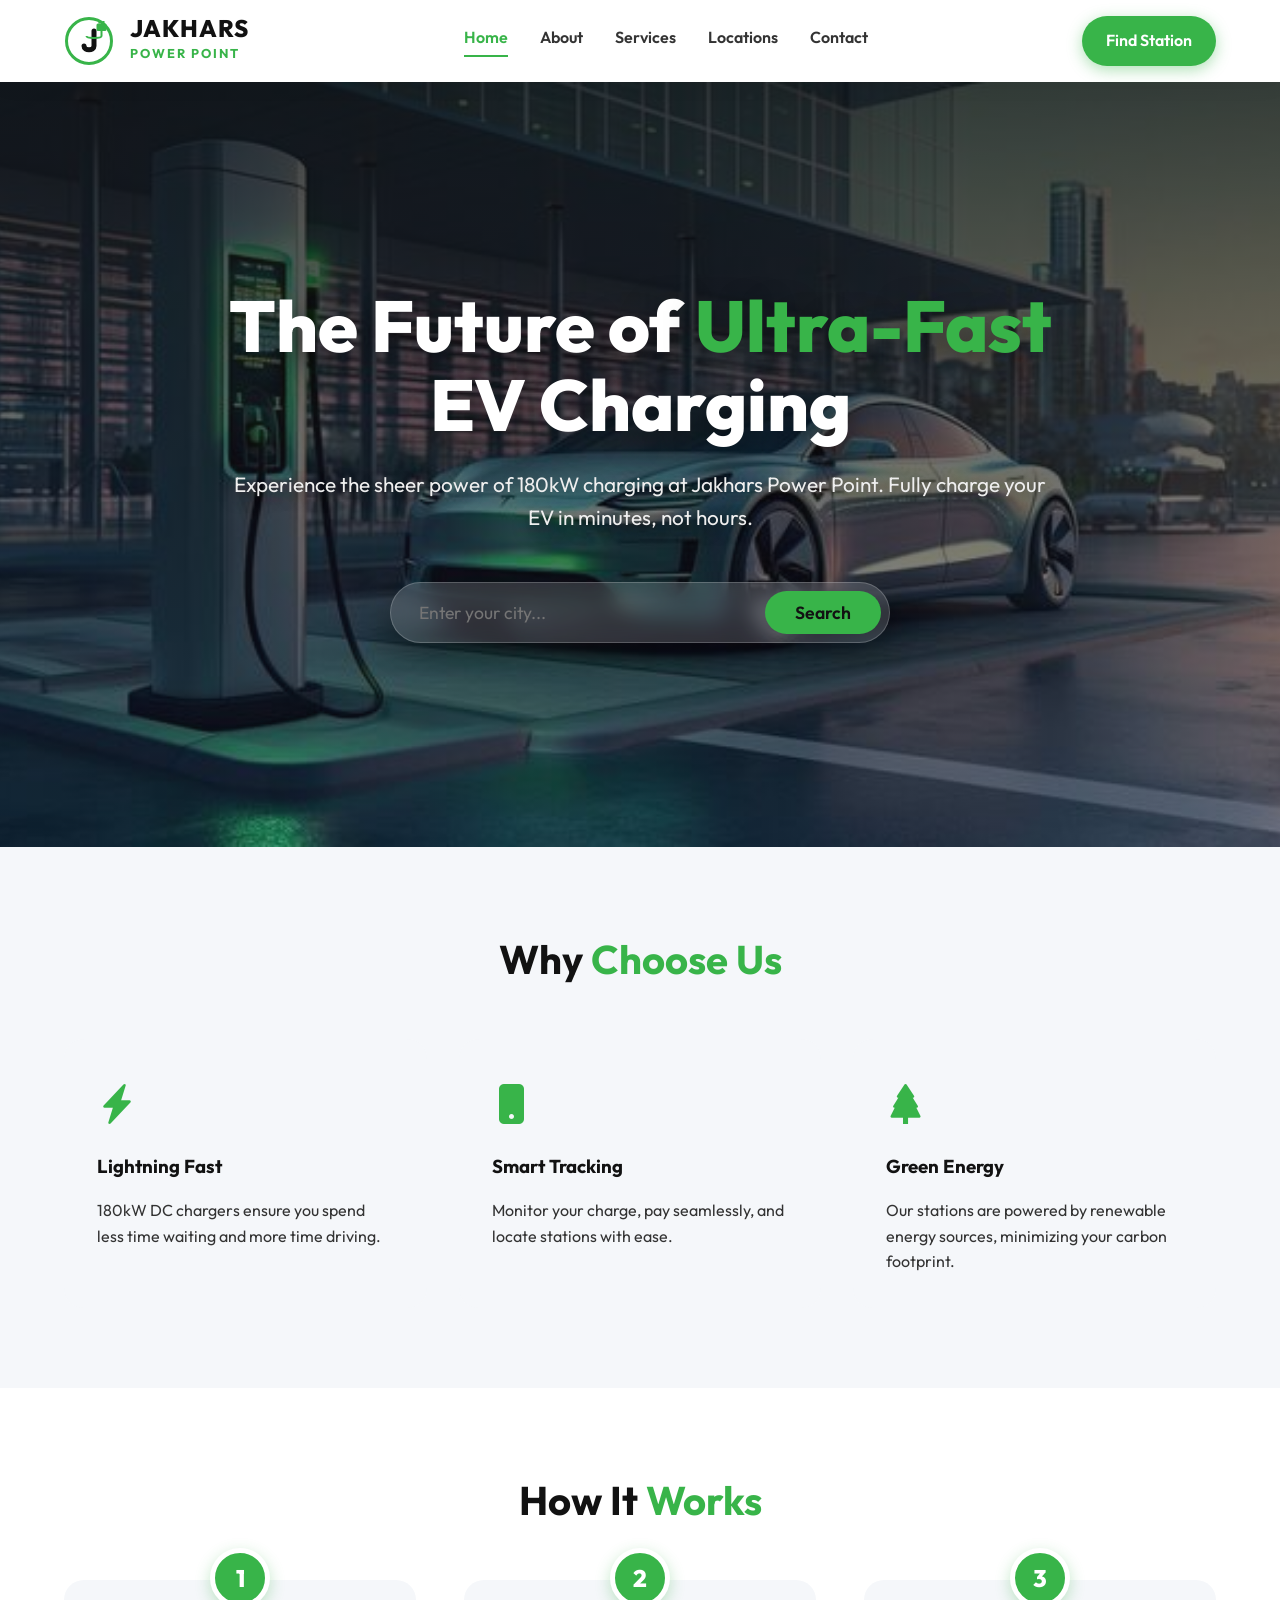
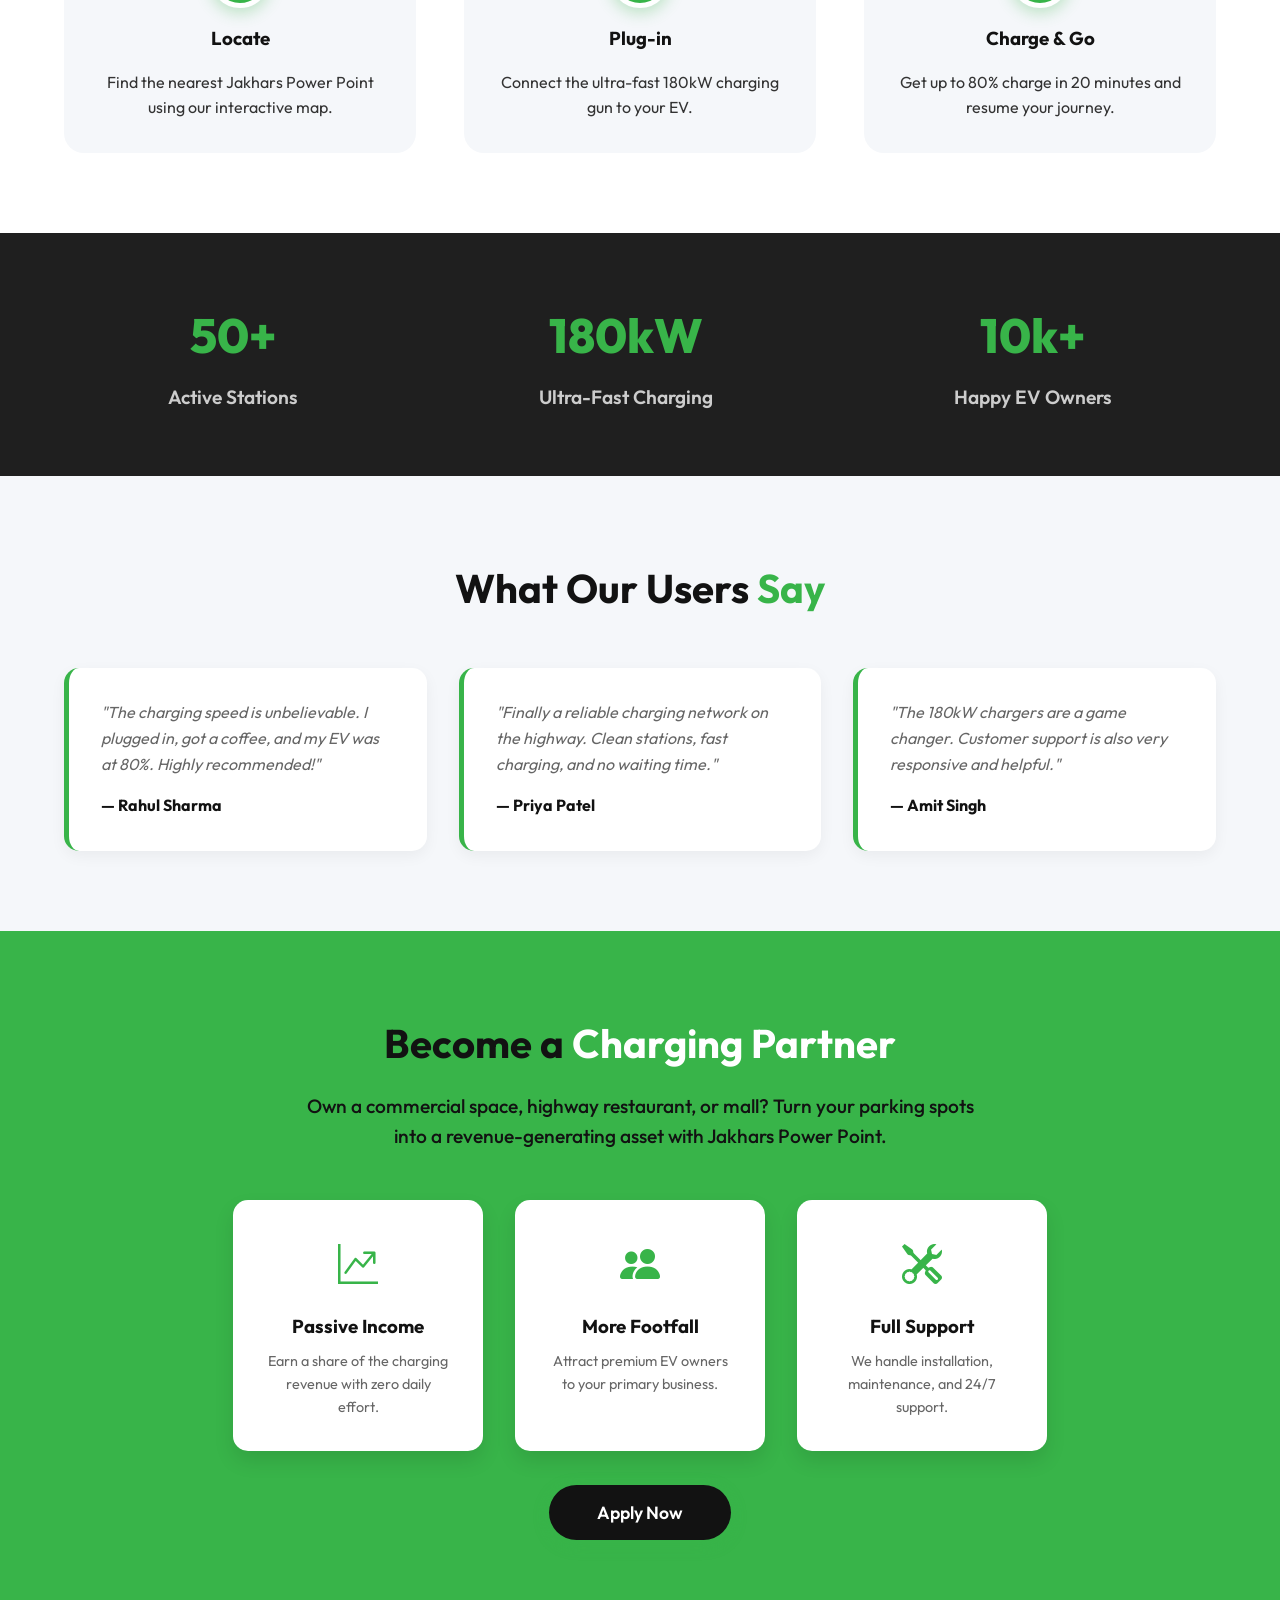
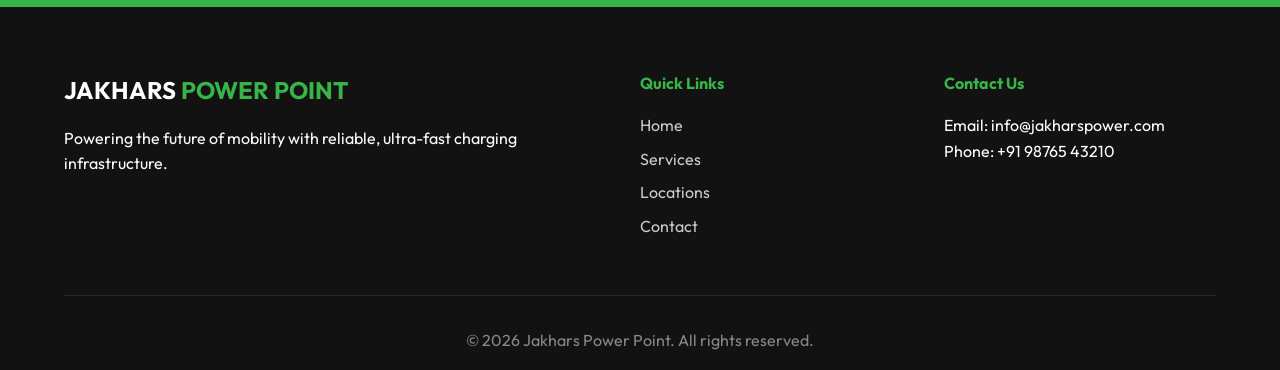
==== index.html @ 880c18c5 "Initial commit for EV Charging Station website" ====
<!DOCTYPE html>
<html lang="en">
<head>
    <meta charset="UTF-8">
    <meta name="viewport" content="width=device-width, initial-scale=1.0">
    <title>Home | JAKHARS POWER POINT</title>
    <meta name="description" content="State-of-the-art 180kW Ultra-Fast EV Charging Stations.">
    <link rel="preconnect" href="https://fonts.googleapis.com">
    <link rel="preconnect" href="https://fonts.gstatic.com" crossorigin>
    <link href="https://fonts.googleapis.com/css2?family=Outfit:wght@300;400;600;700;800&display=swap" rel="stylesheet">
    <link rel="stylesheet" href="https://cdn.jsdelivr.net/npm/bootstrap-icons@1.11.1/font/bootstrap-icons.css">
    <link rel="stylesheet" href="style.css">
</head>
<body>
    <header class="navbar">
        <div class="logo-container" style="cursor: pointer;" onclick="window.location.href='index.html'">
            <svg class="logo-svg" viewBox="0 0 100 100" xmlns="http://www.w3.org/2000/svg">
                <circle cx="50" cy="50" r="45" fill="none" stroke="var(--primary-green)" stroke-width="6"/>
                <path d="M60 30 V60 C60 70, 40 70, 40 60" fill="none" stroke="var(--dark-charcoal)" stroke-width="10" stroke-linecap="round"/>
                <g transform="translate(65, 10)">
                    <rect x="0" y="5" width="20" height="15" fill="var(--primary-green)" rx="3"/>
                    <rect x="4" y="0" width="4" height="5" fill="var(--primary-green)"/>
                    <rect x="12" y="0" width="4" height="5" fill="var(--primary-green)"/>
                    <path d="M10 20 V30 C10 35, -20 35, -20 30" fill="none" stroke="var(--primary-green)" stroke-width="4"/>
                </g>
            </svg>
            <div class="brand-text">
                <h1>JAKHARS</h1>
                <span class="tagline">POWER POINT</span>
            </div>
        </div>
        <nav class="nav-links">
            <a href="index.html" class="active">Home</a>
            <a href="about.html">About</a>
            <a href="services.html">Services</a>
            <a href="locations.html">Locations</a>
            <a href="contact.html">Contact</a>
        </nav>
        <a href="locations.html" class="cta-button">Find Station</a>
    </header>

    <main>
        <section class="hero-banner fade-in" style="width: 100%; min-height: 85vh; background: url('img3.jpeg') center/cover no-repeat; position: relative; display: flex; align-items: center; justify-content: center; text-align: center;">
            <div style="position: absolute; inset: 0; background: linear-gradient(to bottom, rgba(18,18,18,0.8), rgba(18,18,18,0.4));"></div>
            <div style="position: relative; z-index: 1; color: var(--white); padding: 0 2rem; max-width: 900px;">
                <h2 style="font-size: 4.5rem; font-weight: 800; margin-bottom: 1.5rem; line-height: 1.1; text-shadow: 0 10px 30px rgba(0,0,0,0.5);">The Future of <span class="highlight">Ultra-Fast</span> EV Charging</h2>
                <p style="font-size: 1.3rem; margin-bottom: 3rem; color: #eee; text-shadow: 0 5px 15px rgba(0,0,0,0.5);">Experience the sheer power of 180kW charging at Jakhars Power Point. Fully charge your EV in minutes, not hours.</p>
                <div class="search-bar" style="max-width: 500px; margin: 0 auto; display: flex; background: rgba(255,255,255,0.15); backdrop-filter: blur(10px); border: 1px solid rgba(255,255,255,0.2); padding: 8px; border-radius: 50px; box-shadow: 0 10px 30px rgba(0,0,0,0.3);">
                    <input type="text" id="quick-search" placeholder="Enter your city..." style="background: transparent; color: white; flex: 1; border: none; outline: none; padding: 0 20px; font-size: 1.1rem;">
                    <button class="search-btn" onclick="window.location.href='locations.html'" style="background: var(--primary-green); color: var(--dark-charcoal); font-size: 1.1rem; padding: 10px 30px;">Search</button>
                </div>
            </div>
        </section>
    </main>

    <section class="why-choose-us fade-in delay-100" style="padding: 5rem 5%; background: var(--light-bg);">
        <h2 class="section-title">Why <span class="highlight">Choose Us</span></h2>
        <div class="features-grid">
            <div class="feature-card">
                <div class="feature-icon" style="font-size: 2.5rem; margin-bottom: 1rem;"><i class="bi bi-lightning-charge-fill" style="color: var(--primary-green);"></i></div>
                <h3>Lightning Fast</h3>
                <p>180kW DC chargers ensure you spend less time waiting and more time driving.</p>
            </div>
            <div class="feature-card">
                <div class="feature-icon" style="font-size: 2.5rem; margin-bottom: 1rem;"><i class="bi bi-phone-fill" style="color: var(--primary-green);"></i></div>
                <h3>Smart Tracking</h3>
                <p>Monitor your charge, pay seamlessly, and locate stations with ease.</p>
            </div>
            <div class="feature-card">
                <div class="feature-icon" style="font-size: 2.5rem; margin-bottom: 1rem;"><i class="bi bi-tree-fill" style="color: var(--primary-green);"></i></div>
                <h3>Green Energy</h3>
                <p>Our stations are powered by renewable energy sources, minimizing your carbon footprint.</p>
            </div>
        </div>
    </section>

    <section class="how-it-works fade-in delay-200" style="padding: 5rem 5%; background-color: var(--white);">
        <h2 class="section-title">How It <span class="highlight">Works</span></h2>
        <div class="steps-container">
            <div class="step-card">
                <div class="step-number">1</div>
                <h3>Locate</h3>
                <p>Find the nearest Jakhars Power Point using our interactive map.</p>
            </div>
            <div class="step-card">
                <div class="step-number">2</div>
                <h3>Plug-in</h3>
                <p>Connect the ultra-fast 180kW charging gun to your EV.</p>
            </div>
            <div class="step-card">
                <div class="step-number">3</div>
                <h3>Charge & Go</h3>
                <p>Get up to 80% charge in 20 minutes and resume your journey.</p>
            </div>
        </div>
    </section>

    <section class="stats-section fade-in delay-100">
        <div class="stat-item">
            <h3>50+</h3>
            <p>Active Stations</p>
        </div>
        <div class="stat-item">
            <h3>180kW</h3>
            <p>Ultra-Fast Charging</p>
        </div>
        <div class="stat-item">
            <h3>10k+</h3>
            <p>Happy EV Owners</p>
        </div>
    </section>

    <section class="testimonials fade-in delay-200" style="padding: 5rem 5%; background: var(--light-bg);">
        <h2 class="section-title">What Our Users <span class="highlight">Say</span></h2>
        <div class="testimonials-grid" style="display: grid; grid-template-columns: repeat(auto-fit, minmax(300px, 1fr)); gap: 2rem;">
            <div class="testimonial-card" style="padding: 2rem; background: var(--white); border-radius: 15px; border-left: 5px solid var(--primary-green); box-shadow: 0 5px 15px rgba(0,0,0,0.05);">
                <p style="font-style: italic; color: var(--text-muted); margin-bottom: 1rem;">"The charging speed is unbelievable. I plugged in, got a coffee, and my EV was at 80%. Highly recommended!"</p>
                <h4 style="color: var(--dark-charcoal);">— Rahul Sharma</h4>
            </div>
            <div class="testimonial-card" style="padding: 2rem; background: var(--white); border-radius: 15px; border-left: 5px solid var(--primary-green); box-shadow: 0 5px 15px rgba(0,0,0,0.05);">
                <p style="font-style: italic; color: var(--text-muted); margin-bottom: 1rem;">"Finally a reliable charging network on the highway. Clean stations, fast charging, and no waiting time."</p>
                <h4 style="color: var(--dark-charcoal);">— Priya Patel</h4>
            </div>
            <div class="testimonial-card" style="padding: 2rem; background: var(--white); border-radius: 15px; border-left: 5px solid var(--primary-green); box-shadow: 0 5px 15px rgba(0,0,0,0.05);">
                <p style="font-style: italic; color: var(--text-muted); margin-bottom: 1rem;">"The 180kW chargers are a game changer. Customer support is also very responsive and helpful."</p>
                <h4 style="color: var(--dark-charcoal);">— Amit Singh</h4>
            </div>
        </div>
    </section>

    <section class="partner-promo fade-in delay-100" style="padding: 5rem 5%; background: var(--primary-green); color: var(--dark-charcoal); text-align: center;">
        <h2 class="section-title" style="color: var(--dark-charcoal); margin-bottom: 1rem;">Become a <span style="color: var(--white);">Charging Partner</span></h2>
        <p style="font-size: 1.2rem; max-width: 700px; margin: 0 auto 3rem auto; font-weight: 500;">Own a commercial space, highway restaurant, or mall? Turn your parking spots into a revenue-generating asset with Jakhars Power Point.</p>
        <div style="display: flex; gap: 2rem; justify-content: center; flex-wrap: wrap;">
            <div style="background: var(--white); padding: 2rem; border-radius: 15px; width: 250px; box-shadow: 0 10px 20px rgba(0,0,0,0.1);">
                <div style="font-size: 2.5rem; margin-bottom: 1rem;"><i class="bi bi-graph-up-arrow" style="color: var(--primary-green);"></i></div>
                <h3 style="margin-bottom: 0.5rem;">Passive Income</h3>
                <p style="font-size: 0.9rem; color: var(--text-muted);">Earn a share of the charging revenue with zero daily effort.</p>
            </div>
            <div style="background: var(--white); padding: 2rem; border-radius: 15px; width: 250px; box-shadow: 0 10px 20px rgba(0,0,0,0.1);">
                <div style="font-size: 2.5rem; margin-bottom: 1rem;"><i class="bi bi-people-fill" style="color: var(--primary-green);"></i></div>
                <h3 style="margin-bottom: 0.5rem;">More Footfall</h3>
                <p style="font-size: 0.9rem; color: var(--text-muted);">Attract premium EV owners to your primary business.</p>
            </div>
            <div style="background: var(--white); padding: 2rem; border-radius: 15px; width: 250px; box-shadow: 0 10px 20px rgba(0,0,0,0.1);">
                <div style="font-size: 2.5rem; margin-bottom: 1rem;"><i class="bi bi-tools" style="color: var(--primary-green);"></i></div>
                <h3 style="margin-bottom: 0.5rem;">Full Support</h3>
                <p style="font-size: 0.9rem; color: var(--text-muted);">We handle installation, maintenance, and 24/7 support.</p>
            </div>
        </div>
        <div style="margin-top: 3rem;">
            <a href="contact.html" class="cta-button" style="background: var(--dark-charcoal); color: var(--white); font-size: 1.1rem; padding: 1rem 3rem;">Apply Now</a>
        </div>
    </section>

    <footer>
        <div class="footer-content fade-in">
            <div class="footer-brand">
                <h3>JAKHARS <span class="highlight">POWER POINT</span></h3>
                <p>Powering the future of mobility with reliable, ultra-fast charging infrastructure.</p>
            </div>
            <div class="footer-links">
                <h4>Quick Links</h4>
                <a href="index.html">Home</a>
                <a href="services.html">Services</a>
                <a href="locations.html">Locations</a>
                <a href="contact.html">Contact</a>
            </div>
            <div class="footer-contact">
                <h4>Contact Us</h4>
                <p>Email: info@jakharspower.com</p>
                <p>Phone: +91 98765 43210</p>
            </div>
        </div>
        <div class="footer-bottom">
            <p>&copy; 2026 Jakhars Power Point. All rights reserved.</p>
        </div>
    </footer>
    <script src="app.js"></script>
</body>
</html>
---- style.css ----
:root {
    --primary-green: #38B449; /* Matching the eco-green from the image */
    --primary-green-glow: rgba(56, 180, 73, 0.4);
    --dark-charcoal: #121212; /* Darker than the image's matte black for sleek UI */
    --station-dark: #1F1F1F;
    --light-bg: #F5F7FA;
    --white: #FFFFFF;
    --text-main: #333333;
    --text-muted: #666666;
    
    --transition: all 0.3s cubic-bezier(0.4, 0, 0.2, 1);
}

* {
    margin: 0;
    padding: 0;
    box-sizing: border-box;
}

body {
    font-family: 'Outfit', sans-serif;
    background-color: var(--white);
    color: var(--text-main);
    line-height: 1.6;
    overflow-x: hidden;
}

/* Typography Highlights */
.highlight {
    color: var(--primary-green);
}
.section-title {
    text-align: center;
    font-size: 2.5rem;
    font-weight: 700;
    margin-bottom: 3rem;
    color: var(--dark-charcoal);
}
.subtitle {
    text-align: center;
    color: var(--text-muted);
    margin-top: -2rem;
    margin-bottom: 3rem;
}

/* Navbar */
.navbar {
    display: flex;
    justify-content: space-between;
    align-items: center;
    padding: 1rem 5%;
    background-color: var(--white);
    box-shadow: 0 4px 20px rgba(0,0,0,0.05);
    position: sticky;
    top: 0;
    z-index: 1000;
}

.logo-container {
    display: flex;
    align-items: center;
    gap: 1rem;
}

.logo-svg {
    width: 50px;
    height: 50px;
}

.brand-text h1 {
    font-size: 1.5rem;
    font-weight: 800;
    color: var(--dark-charcoal);
    line-height: 1;
    letter-spacing: 1px;
}

.brand-text .tagline {
    font-size: 0.8rem;
    font-weight: 700;
    color: var(--primary-green);
    letter-spacing: 2px;
}

.nav-links {
    display: flex;
    gap: 2rem;
}

.nav-links a {
    text-decoration: none;
    color: var(--text-main);
    font-weight: 600;
    transition: var(--transition);
}

.nav-links a:hover {
    color: var(--primary-green);
}

.cta-button {
    background-color: var(--primary-green);
    color: var(--white);
    padding: 0.75rem 1.5rem;
    border-radius: 50px;
    text-decoration: none;
    font-weight: 600;
    border: none;
    cursor: pointer;
    transition: var(--transition);
    box-shadow: 0 4px 15px var(--primary-green-glow);
}

.cta-button:hover:not(:disabled) {
    transform: translateY(-2px);
    box-shadow: 0 6px 20px rgba(56, 180, 73, 0.6);
}

.cta-button:disabled {
    background-color: #ccc;
    box-shadow: none;
    cursor: not-allowed;
    transform: none;
}

/* Hero Section */
.hero {
    display: flex;
    align-items: center;
    justify-content: space-between;
    padding: 5rem 5%;
    background: linear-gradient(135deg, var(--light-bg) 0%, #E3E9ED 100%);
    min-height: 85vh;
}

.hero-content {
    flex: 1;
    max-width: 500px;
}

.hero-content h2 {
    font-size: 3.5rem;
    font-weight: 800;
    line-height: 1.2;
    color: var(--dark-charcoal);
    margin-bottom: 1.5rem;
}

.hero-content p {
    font-size: 1.2rem;
    color: var(--text-muted);
    margin-bottom: 2rem;
}

.search-bar {
    display: flex;
    background: var(--white);
    border-radius: 50px;
    padding: 0.5rem;
    box-shadow: 0 10px 30px rgba(0,0,0,0.08);
}

.search-bar input {
    flex: 1;
    border: none;
    padding: 0 1.5rem;
    font-family: inherit;
    font-size: 1rem;
    outline: none;
    border-radius: 50px 0 0 50px;
}

.search-btn {
    background-color: var(--dark-charcoal);
    color: var(--white);
    border: none;
    padding: 0.75rem 2rem;
    border-radius: 50px;
    font-weight: 600;
    font-family: inherit;
    cursor: pointer;
    transition: var(--transition);
}

.search-btn:hover {
    background-color: var(--primary-green);
}

/* Hero Visual: Station Mockup */
.hero-visual {
    flex: 1;
    display: flex;
    justify-content: center;
    perspective: 1000px;
}

.station-mockup {
    width: 300px;
    display: flex;
    flex-direction: column;
    align-items: center;
    transform: rotateY(-15deg);
    transition: var(--transition);
}

.station-mockup:hover {
    transform: rotateY(0deg) scale(1.05);
}

.canopy {
    width: 120%;
    height: 40px;
    background-color: var(--white);
    border: 2px solid #ddd;
    border-radius: 10px 10px 0 0;
    display: flex;
    justify-content: center;
    align-items: center;
    box-shadow: 0 10px 20px rgba(0,0,0,0.1);
    z-index: 2;
}

.canopy-logo {
    font-weight: 800;
    color: var(--dark-charcoal);
    letter-spacing: 2px;
}

.station-body {
    width: 80%;
    height: 380px;
    background-color: var(--station-dark);
    border-radius: 0 0 10px 10px;
    display: flex;
    flex-direction: column;
    align-items: center;
    padding: 20px;
    box-shadow: inset 0 0 20px rgba(0,0,0,0.5), 0 20px 40px rgba(0,0,0,0.2);
    position: relative;
}

.station-screen {
    width: 100%;
    height: 120px;
    background-color: #000;
    border-radius: 10px;
    border: 3px solid #333;
    display: flex;
    justify-content: center;
    align-items: center;
    margin-bottom: 20px;
    overflow: hidden;
}

.screen-ui {
    display: flex;
    flex-direction: column;
    align-items: center;
}

.welcome-text {
    color: var(--primary-green);
    font-weight: 700;
    letter-spacing: 2px;
    margin-bottom: 10px;
    text-shadow: 0 0 10px var(--primary-green-glow);
}

.car-anim {
    animation: float 3s ease-in-out infinite;
}

@keyframes float {
    0%, 100% { transform: translateY(0); }
    50% { transform: translateY(-5px); }
}

.power-label {
    background-color: var(--primary-green);
    color: var(--dark-charcoal);
    font-weight: 800;
    padding: 5px 15px;
    border-radius: 5px;
    margin-bottom: 20px;
    font-size: 1.2rem;
}

.guns {
    display: grid;
    grid-template-columns: 1fr 1fr;
    gap: 15px;
    width: 100%;
}

.gun {
    background-color: #333;
    color: var(--white);
    text-align: center;
    padding: 10px;
    border-radius: 5px;
    font-weight: 700;
    border: 2px solid #444;
}

.emergency-stop {
    width: 30px;
    height: 30px;
    background-color: #e74c3c;
    border-radius: 50%;
    position: absolute;
    bottom: 20px;
    right: 20px;
    border: 3px solid #c0392b;
    box-shadow: 0 0 10px rgba(231, 76, 60, 0.5);
}

/* Features Section */
.features-section {
    padding: 5rem 5%;
    background-color: var(--white);
}

.features-grid {
    display: grid;
    grid-template-columns: repeat(auto-fit, minmax(250px, 1fr));
    gap: 2rem;
}

.feature-card {
    padding: 2rem;
    border-radius: 20px;
    background: var(--light-bg);
    transition: var(--transition);
    border: 1px solid transparent;
}

.feature-card:hover {
    transform: translateY(-10px);
    border-color: var(--primary-green);
    box-shadow: 0 15px 30px rgba(56, 180, 73, 0.1);
}

.feature-icon {
    font-size: 3rem;
    margin-bottom: 1rem;
}

.feature-card h3 {
    color: var(--dark-charcoal);
    margin-bottom: 1rem;
}

/* Simulator Section */
.simulator-section {
    padding: 5rem 5%;
    background-color: var(--station-dark);
    color: var(--white);
}

.simulator-section .section-title {
    color: var(--white);
}

.simulator-container {
    display: flex;
    gap: 3rem;
    background: rgba(255,255,255,0.05);
    padding: 3rem;
    border-radius: 20px;
    border: 1px solid rgba(255,255,255,0.1);
    backdrop-filter: blur(10px);
}

.station-panel {
    flex: 1;
    display: flex;
    align-items: center;
    justify-content: center;
}

.gun-selector {
    display: grid;
    grid-template-columns: 1fr 1fr;
    gap: 1rem;
}

.gun-btn {
    background-color: transparent;
    border: 2px solid var(--primary-green);
    color: var(--white);
    padding: 1.5rem;
    font-size: 1.2rem;
    border-radius: 10px;
    cursor: pointer;
    transition: var(--transition);
    font-weight: 600;
}

.gun-btn:hover {
    background-color: rgba(56, 180, 73, 0.1);
}

.gun-btn.active {
    background-color: var(--primary-green);
    color: var(--dark-charcoal);
    box-shadow: 0 0 20px var(--primary-green-glow);
}

.dashboard {
    flex: 2;
    display: flex;
    flex-direction: column;
    align-items: center;
}

.dash-header {
    font-size: 1.2rem;
    margin-bottom: 2rem;
    font-weight: 600;
}

.progress-ring-container {
    position: relative;
    width: 200px;
    height: 200px;
    margin-bottom: 2rem;
}

.progress-ring {
    transform: rotate(-90deg);
}

.ring-fill {
    stroke-dasharray: 502; /* 2 * pi * 80 */
    stroke-dashoffset: 502;
    transition: stroke-dashoffset 0.5s ease;
}

.soc-text {
    position: absolute;
    top: 50%;
    left: 50%;
    transform: translate(-50%, -50%);
    font-size: 3rem;
    font-weight: 800;
    color: var(--primary-green);
}

.stats-grid {
    display: flex;
    gap: 2rem;
    margin-bottom: 2rem;
}

.stat-box {
    text-align: center;
    background: rgba(0,0,0,0.2);
    padding: 1rem 2rem;
    border-radius: 10px;
}

.stat-label {
    display: block;
    font-size: 0.9rem;
    color: #aaa;
    margin-bottom: 0.5rem;
}

.stat-value {
    font-size: 1.5rem;
    font-weight: 700;
    color: var(--white);
}

/* Locator Section */
.locator-section {
    padding: 5rem 5%;
    background-color: var(--light-bg);
}

.locator-container {
    display: flex;
    gap: 2rem;
    height: 500px;
}

.locator-sidebar {
    flex: 1;
    background: var(--white);
    border-radius: 20px;
    padding: 1.5rem;
    box-shadow: 0 10px 30px rgba(0,0,0,0.05);
    display: flex;
    flex-direction: column;
}

.filter-group input {
    width: 100%;
    padding: 1rem;
    border: 1px solid #ddd;
    border-radius: 10px;
    font-family: inherit;
    outline: none;
}

.station-list {
    margin-top: 1.5rem;
    overflow-y: auto;
    flex: 1;
    display: flex;
    flex-direction: column;
    gap: 1rem;
}

.station-item {
    padding: 1rem;
    border: 1px solid #eee;
    border-radius: 10px;
    cursor: pointer;
    transition: var(--transition);
}

.station-item:hover {
    border-color: var(--primary-green);
    background: rgba(56, 180, 73, 0.05);
}

.station-item h4 {
    color: var(--dark-charcoal);
}

.status-badge {
    display: inline-block;
    padding: 0.25rem 0.5rem;
    border-radius: 5px;
    font-size: 0.8rem;
    font-weight: 600;
    margin-top: 0.5rem;
}

.status-available { background: #e6f7eb; color: var(--primary-green); }
.status-charging { background: #fef5e5; color: #f39c12; }

.locator-map-placeholder {
    flex: 2;
    background-color: #ddd;
    border-radius: 20px;
    overflow: hidden;
    position: relative;
    background-image: url('data:image/svg+xml;utf8,<svg width="100%" height="100%" xmlns="http://www.w3.org/2000/svg"><rect width="100%" height="100%" fill="%23e0e0e0"/><circle cx="50%" cy="50%" r="10" fill="%2338B449"/></svg>');
    background-size: cover;
}

.map-mockup {
    position: absolute;
    top: 50%;
    left: 50%;
    transform: translate(-50%, -50%);
    background: var(--white);
    padding: 1rem 2rem;
    border-radius: 50px;
    font-weight: 600;
    box-shadow: 0 5px 15px rgba(0,0,0,0.1);
}

/* Calculator Section */
.calculator-section {
    padding: 5rem 5%;
    background-color: var(--white);
}

.calculator-card {
    max-width: 800px;
    margin: 0 auto;
    background: var(--light-bg);
    padding: 3rem;
    border-radius: 20px;
    box-shadow: 0 10px 30px rgba(0,0,0,0.05);
}

.slider-container {
    margin-bottom: 3rem;
}

.slider-container label {
    display: block;
    font-size: 1.2rem;
    font-weight: 600;
    margin-bottom: 1rem;
}

input[type=range] {
    width: 100%;
    accent-color: var(--primary-green);
}

.results {
    display: flex;
    justify-content: space-around;
}

.result-box h4 {
    color: var(--text-muted);
    font-size: 1rem;
}

.result-box p {
    font-size: 2.5rem;
    font-weight: 800;
    color: var(--primary-green);
}

/* Footer */
footer {
    background-color: var(--dark-charcoal);
    color: var(--white);
    padding: 4rem 5% 1rem;
}

.footer-content {
    display: flex;
    justify-content: space-between;
    flex-wrap: wrap;
    gap: 2rem;
    margin-bottom: 3rem;
}

.footer-brand {
    flex: 2;
    min-width: 300px;
}

.footer-brand h3 {
    font-size: 1.5rem;
    margin-bottom: 1rem;
}

.footer-links, .footer-contact {
    flex: 1;
    min-width: 200px;
}

.footer-links h4, .footer-contact h4 {
    margin-bottom: 1rem;
    color: var(--primary-green);
}

.footer-links a {
    display: block;
    color: #ccc;
    text-decoration: none;
    margin-bottom: 0.5rem;
    transition: var(--transition);
}

.footer-links a:hover {
    color: var(--white);
    padding-left: 5px;
}

.footer-bottom {
    text-align: center;
    padding-top: 2rem;
    border-top: 1px solid rgba(255,255,255,0.1);
    color: #888;
}

.nav-links a.active {
    color: var(--primary-green);
    border-bottom: 2px solid var(--primary-green);
    padding-bottom: 5px;
}

.page-container {
    padding: 4rem 5%;
    min-height: 70vh;
}

/* Contact Page Styles */
.contact-wrapper {
    display: flex;
    gap: 4rem;
    max-width: 1200px;
    margin: 0 auto;
}

.contact-info, .contact-form-container {
    flex: 1;
}

.contact-info {
    background: var(--station-dark);
    color: var(--white);
    padding: 3rem;
    border-radius: 20px;
    box-shadow: 0 20px 40px rgba(0,0,0,0.1);
}

.contact-info h3 {
    font-size: 2rem;
    margin-bottom: 1rem;
    color: var(--primary-green);
}

.info-item {
    display: flex;
    gap: 1.5rem;
    margin-top: 2rem;
    align-items: flex-start;
}

.info-item .icon {
    font-size: 2rem;
    background: rgba(255,255,255,0.1);
    padding: 1rem;
    border-radius: 50%;
}

.contact-form-container {
    background: var(--light-bg);
    padding: 3rem;
    border-radius: 20px;
}

.input-group {
    margin-bottom: 1.5rem;
}

.input-group label {
    display: block;
    font-weight: 600;
    margin-bottom: 0.5rem;
    color: var(--dark-charcoal);
}

.input-group input, .input-group textarea {
    width: 100%;
    padding: 1rem;
    border: 1px solid #ddd;
    border-radius: 10px;
    font-family: inherit;
    font-size: 1rem;
    outline: none;
    transition: var(--transition);
}

.input-group input:focus, .input-group textarea:focus {
    border-color: var(--primary-green);
    box-shadow: 0 0 10px var(--primary-green-glow);
}

/* Responsive updates for new pages */
@media (max-width: 900px) {
    .contact-wrapper {
        flex-direction: column;
    }
}

/* Animations */
.fade-in {
    opacity: 0;
    transform: translateY(30px);
    transition: opacity 0.6s cubic-bezier(0.16, 1, 0.3, 1), transform 0.6s cubic-bezier(0.16, 1, 0.3, 1);
}

.fade-in.visible {
    opacity: 1;
    transform: translateY(0);
}

.delay-100 { transition-delay: 100ms; }
.delay-200 { transition-delay: 200ms; }
.delay-300 { transition-delay: 300ms; }

/* New Sections Styles */
.steps-container {
    display: grid;
    grid-template-columns: repeat(auto-fit, minmax(250px, 1fr));
    gap: 3rem;
    margin-top: 3rem;
}

.step-card {
    text-align: center;
    padding: 2rem;
    position: relative;
    background: var(--light-bg);
    border-radius: 20px;
    transition: var(--transition);
}

.step-card:hover {
    transform: translateY(-10px);
    box-shadow: 0 15px 30px rgba(0,0,0,0.05);
}

.step-number {
    width: 60px;
    height: 60px;
    background: var(--primary-green);
    color: var(--white);
    font-size: 1.5rem;
    font-weight: 800;
    display: flex;
    align-items: center;
    justify-content: center;
    border-radius: 50%;
    margin: -4rem auto 1rem auto;
    border: 5px solid var(--white);
    box-shadow: 0 5px 15px rgba(56, 180, 73, 0.3);
}

.step-card h3 {
    margin-bottom: 1rem;
    color: var(--dark-charcoal);
}

.stats-section {
    display: flex;
    justify-content: space-around;
    background: var(--station-dark);
    color: var(--white);
    padding: 4rem 5%;
    flex-wrap: wrap;
    gap: 2rem;
}

.stat-item {
    text-align: center;
}

.stat-item h3 {
    font-size: 3rem;
    color: var(--primary-green);
    font-weight: 800;
    margin-bottom: 0.5rem;
}

.stat-item p {
    font-size: 1.2rem;
    font-weight: 600;
    color: #ccc;
}

/* Banner Section */
.banner-container {
    position: relative;
    width: 100%;
    max-width: 1200px;
    margin: 0 auto;
    border-radius: 20px;
    overflow: hidden;
    box-shadow: 0 20px 40px rgba(0,0,0,0.1);
}

.main-banner {
    width: 100%;
    height: 400px;
    object-fit: cover;
    display: block;
    transition: transform 0.5s ease;
}

.banner-container:hover .main-banner {
    transform: scale(1.05);
}

.banner-overlay {
    position: absolute;
    top: 0;
    left: 0;
    width: 100%;
    height: 100%;
    background: linear-gradient(to right, rgba(18,18,18,0.9) 0%, rgba(18,18,18,0.4) 100%);
    display: flex;
    align-items: center;
    padding: 0 5%;
}

.banner-text {
    color: var(--white);
    max-width: 500px;
}
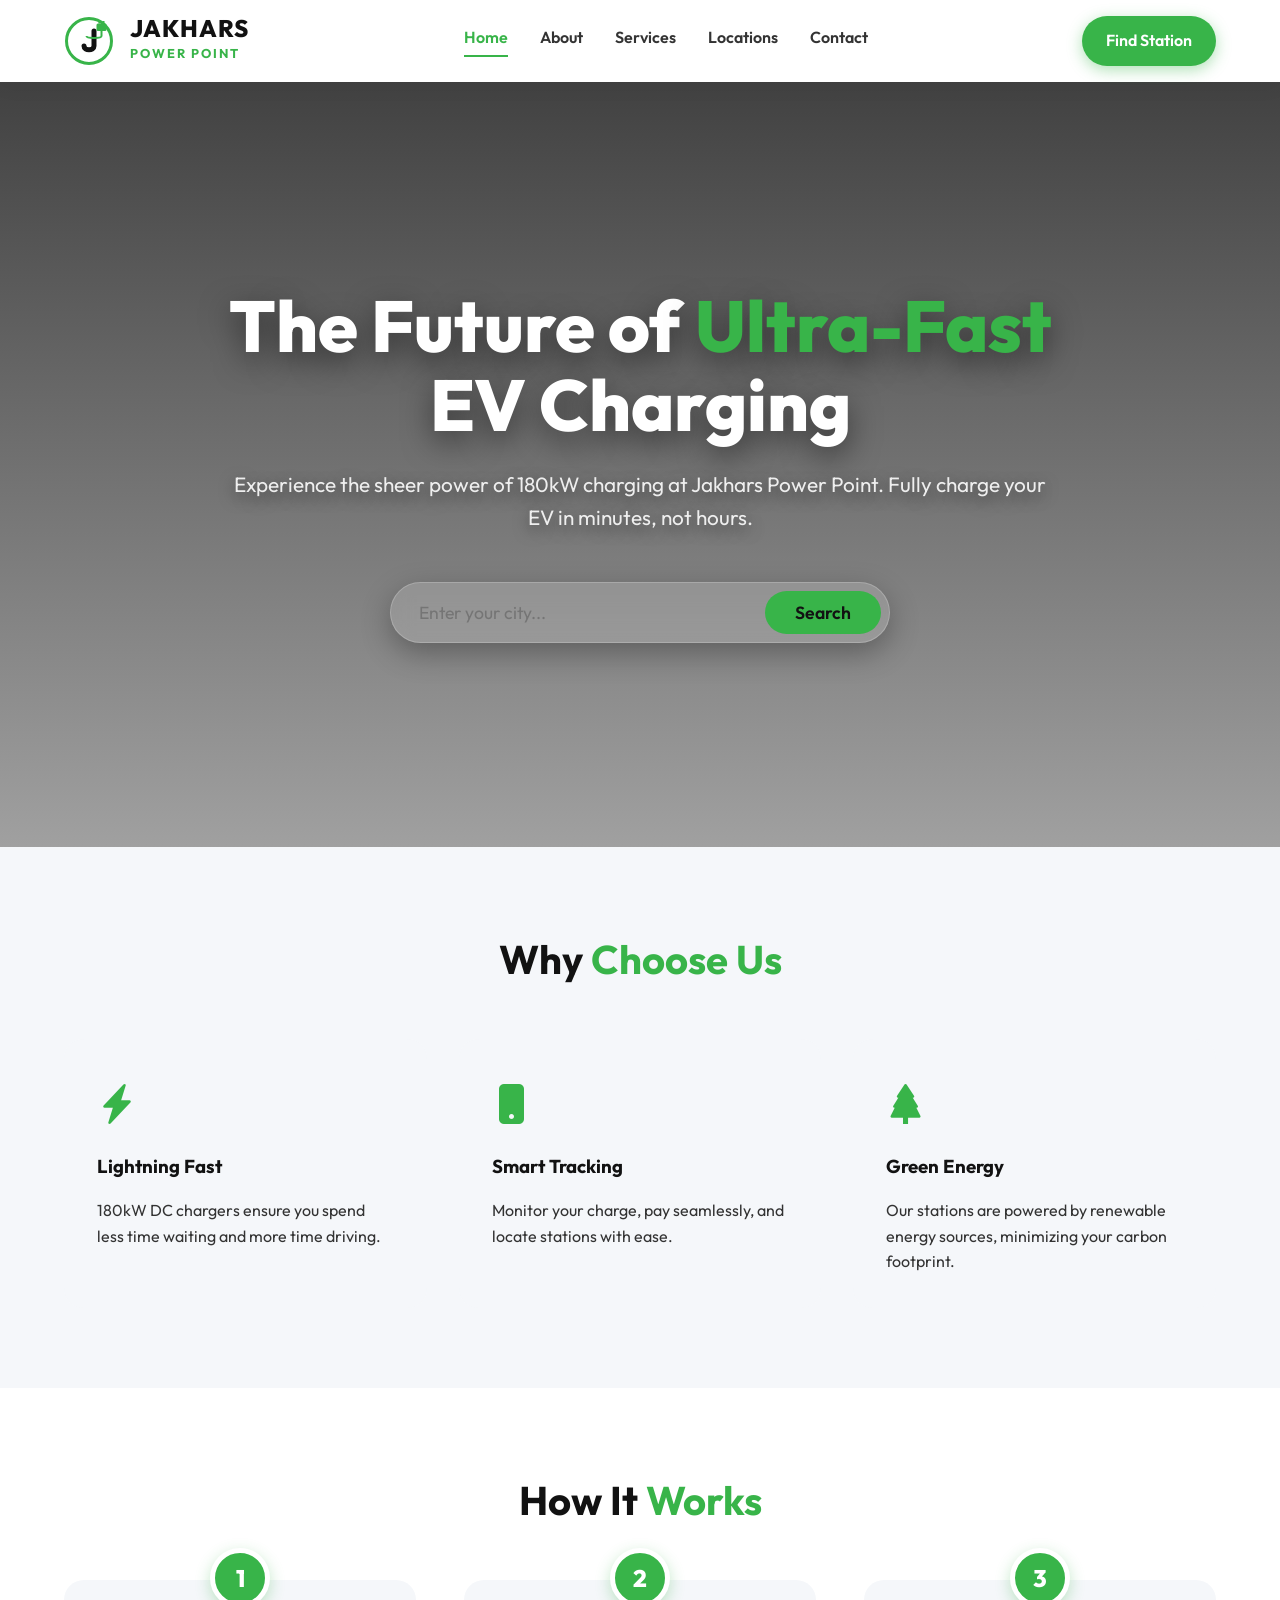
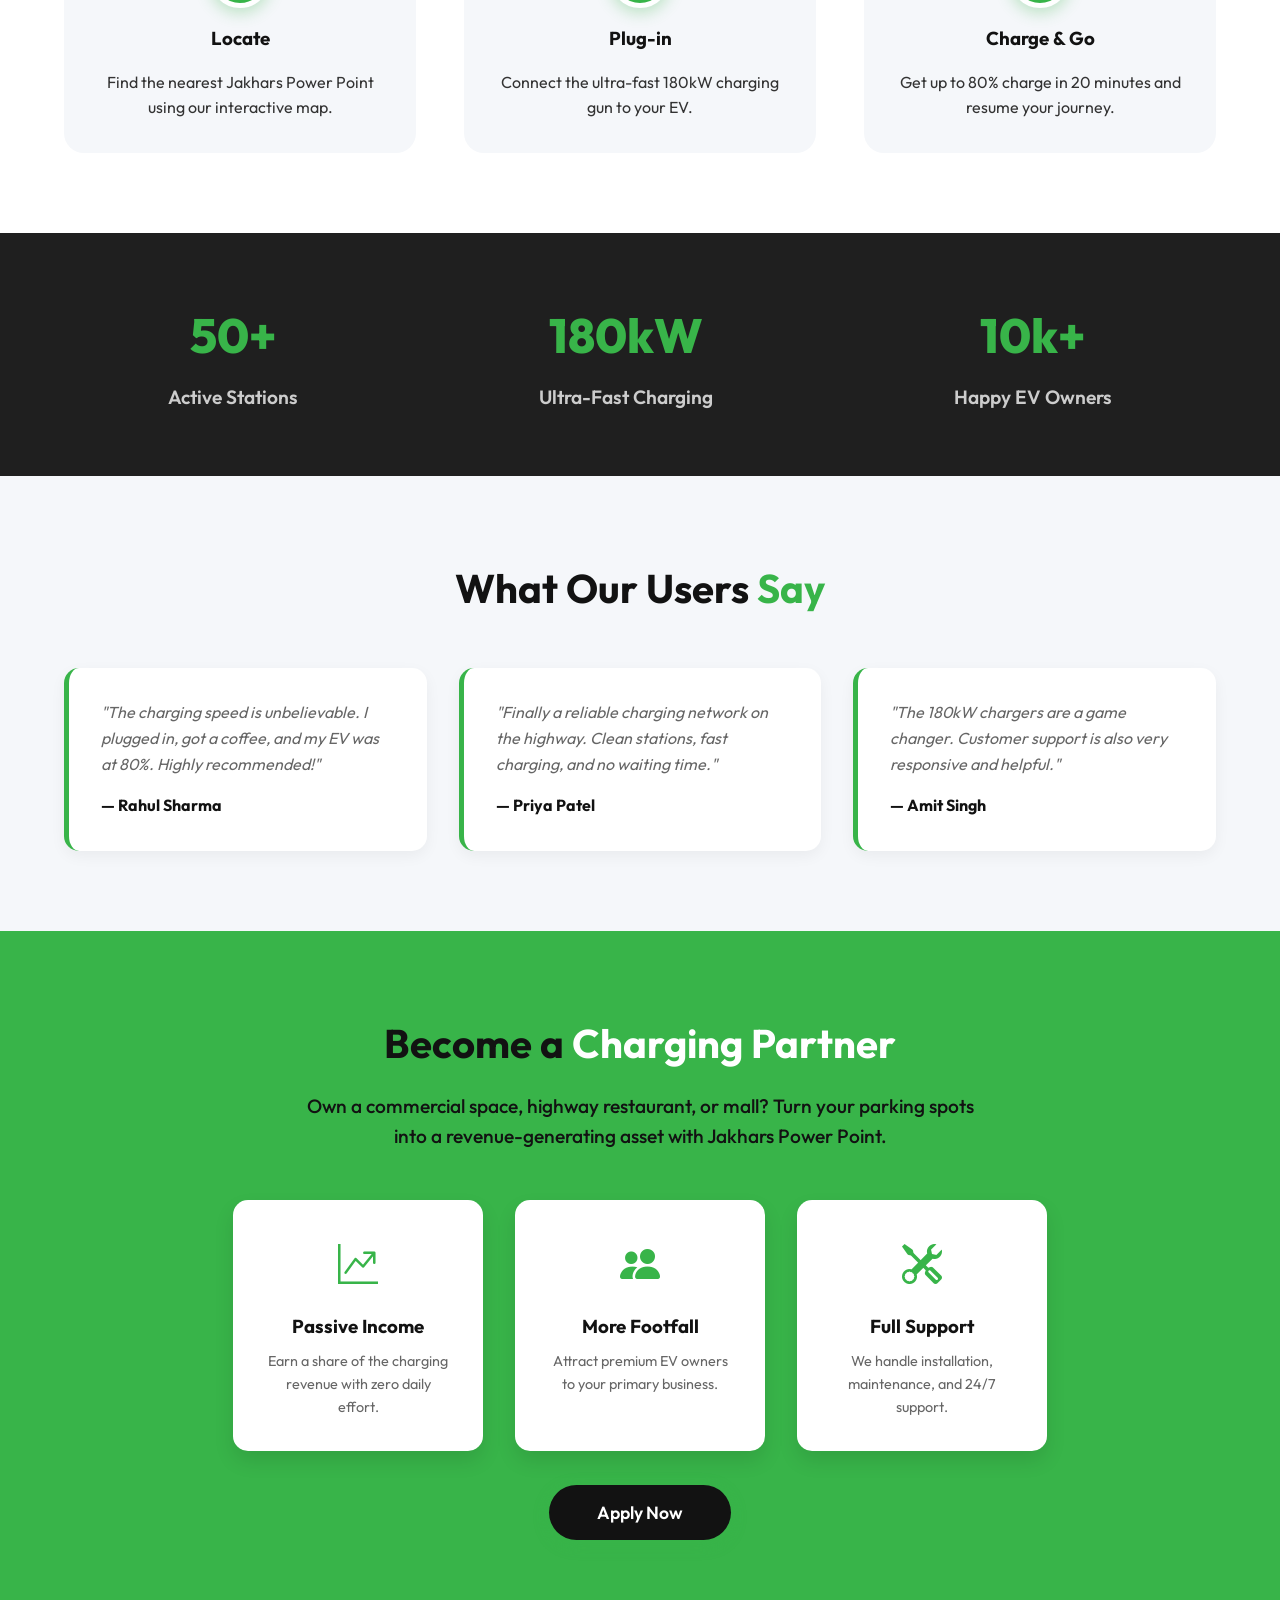
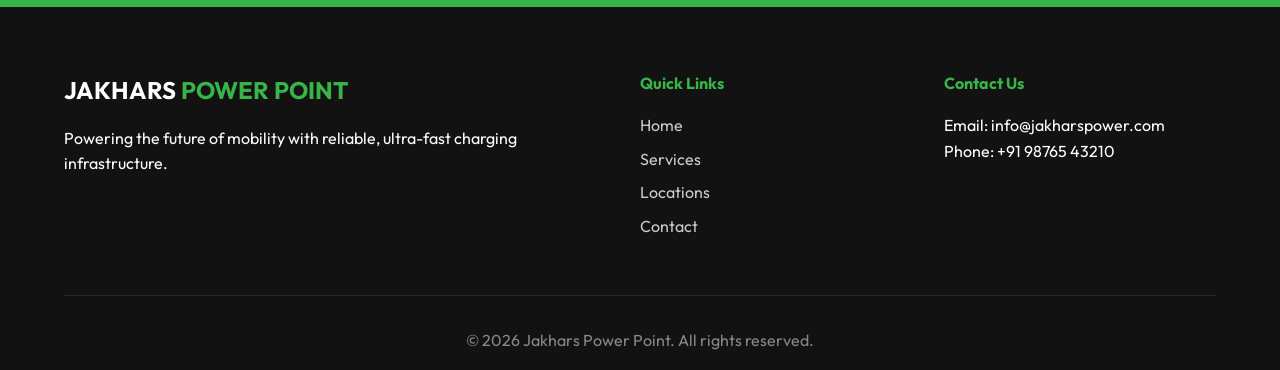
==== commit a0993ade: "Update hero image to hero.png in index.html" ====
--- a/index.html
+++ b/index.html
@@ -36,11 +36,14 @@
             <a href="locations.html">Locations</a>
             <a href="contact.html">Contact</a>
         </nav>
-        <a href="locations.html" class="cta-button">Find Station</a>
+        <div class="header-actions">
+            <a href="locations.html" class="cta-button">Find Station</a>
+            <button class="mobile-menu-btn"><i class="bi bi-list"></i></button>
+        </div>
     </header>
 
     <main>
-        <section class="hero-banner fade-in" style="width: 100%; min-height: 85vh; background: url('img3.jpeg') center/cover no-repeat; position: relative; display: flex; align-items: center; justify-content: center; text-align: center;">
+        <section class="hero-banner fade-in" style="width: 100%; min-height: 85vh; background: url('hero.png') center/cover no-repeat; position: relative; display: flex; align-items: center; justify-content: center; text-align: center;">
             <div style="position: absolute; inset: 0; background: linear-gradient(to bottom, rgba(18,18,18,0.8), rgba(18,18,18,0.4));"></div>
             <div style="position: relative; z-index: 1; color: var(--white); padding: 0 2rem; max-width: 900px;">
                 <h2 style="font-size: 4.5rem; font-weight: 800; margin-bottom: 1.5rem; line-height: 1.1; text-shadow: 0 10px 30px rgba(0,0,0,0.5);">The Future of <span class="highlight">Ultra-Fast</span> EV Charging</h2>
--- a/style.css
+++ b/style.css
@@ -881,3 +881,125 @@
     color: var(--white);
     max-width: 500px;
 }
+/* ----------------------------------
+   Responsive Design Media Queries 
+   ---------------------------------- */
+
+.header-actions {
+    display: flex;
+    align-items: center;
+    gap: 1rem;
+}
+
+.mobile-menu-btn {
+    display: none;
+    background: transparent;
+    border: none;
+    font-size: 2rem;
+    color: var(--dark-charcoal);
+    cursor: pointer;
+    transition: var(--transition);
+}
+
+.mobile-menu-btn:hover {
+    color: var(--primary-green);
+}
+
+@media (max-width: 900px) {
+    /* Navbar */
+    .mobile-menu-btn {
+        display: block;
+    }
+
+    .nav-links {
+        position: absolute;
+        top: 100%;
+        left: 0;
+        width: 100%;
+        background: var(--white);
+        flex-direction: column;
+        align-items: center;
+        padding: 2rem 0;
+        box-shadow: 0 10px 20px rgba(0,0,0,0.1);
+        gap: 1.5rem;
+        clip-path: polygon(0 0, 100% 0, 100% 0, 0 0);
+        transition: all 0.4s ease-in-out;
+    }
+
+    .nav-links.active-menu {
+        clip-path: polygon(0 0, 100% 0, 100% 100%, 0 100%);
+    }
+
+    .cta-button {
+        display: none;
+    }
+
+    /* Sections */
+    .section-title {
+        font-size: 2rem;
+    }
+
+    .hero-content h2, .page-hero h1 {
+        font-size: 2.5rem;
+    }
+
+    .simulator-container, .locator-container, .story-section, .features-section, .suggest-location, .faq-section {
+        flex-direction: column;
+        height: auto;
+    }
+
+    .simulator-container {
+        padding: 2rem;
+    }
+
+    .dashboard {
+        width: 100%;
+    }
+
+    .stats-grid {
+        flex-direction: column;
+        gap: 1rem;
+        width: 100%;
+    }
+
+    .locator-map-placeholder {
+        height: 400px;
+    }
+
+    .contact-wrapper {
+        flex-direction: column;
+        gap: 2rem;
+    }
+
+    .footer-content {
+        flex-direction: column;
+        text-align: center;
+    }
+
+    .footer-brand, .footer-links, .footer-contact {
+        min-width: 100%;
+    }
+}
+
+@media (max-width: 600px) {
+    .hero-content h2, .page-hero h1 {
+        font-size: 2rem;
+    }
+
+    .hero-content p, .page-hero p {
+        font-size: 1rem;
+    }
+
+    .stat-item h3 {
+        font-size: 2.5rem;
+    }
+    
+    .pricing-grid {
+        flex-direction: column;
+    }
+
+    .pricing-card {
+        max-width: 100%;
+        transform: none !important;
+    }
+}
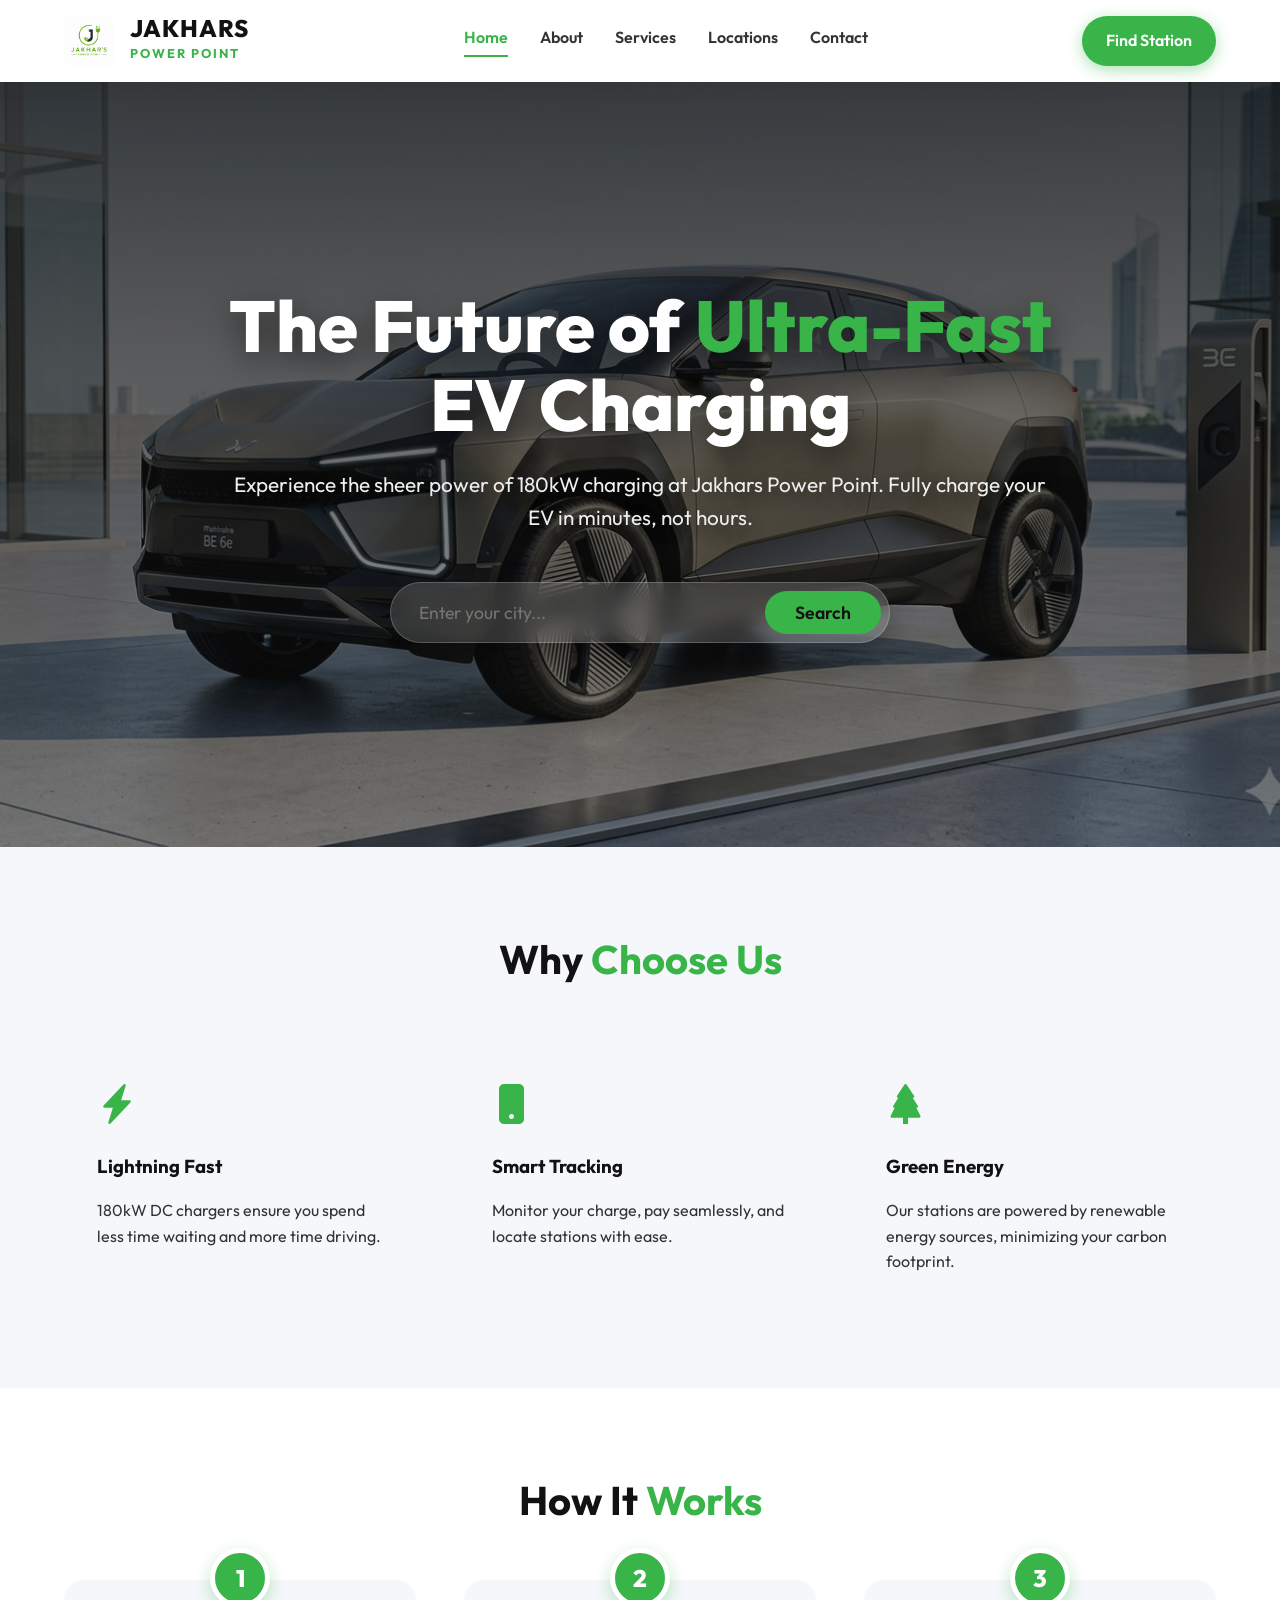
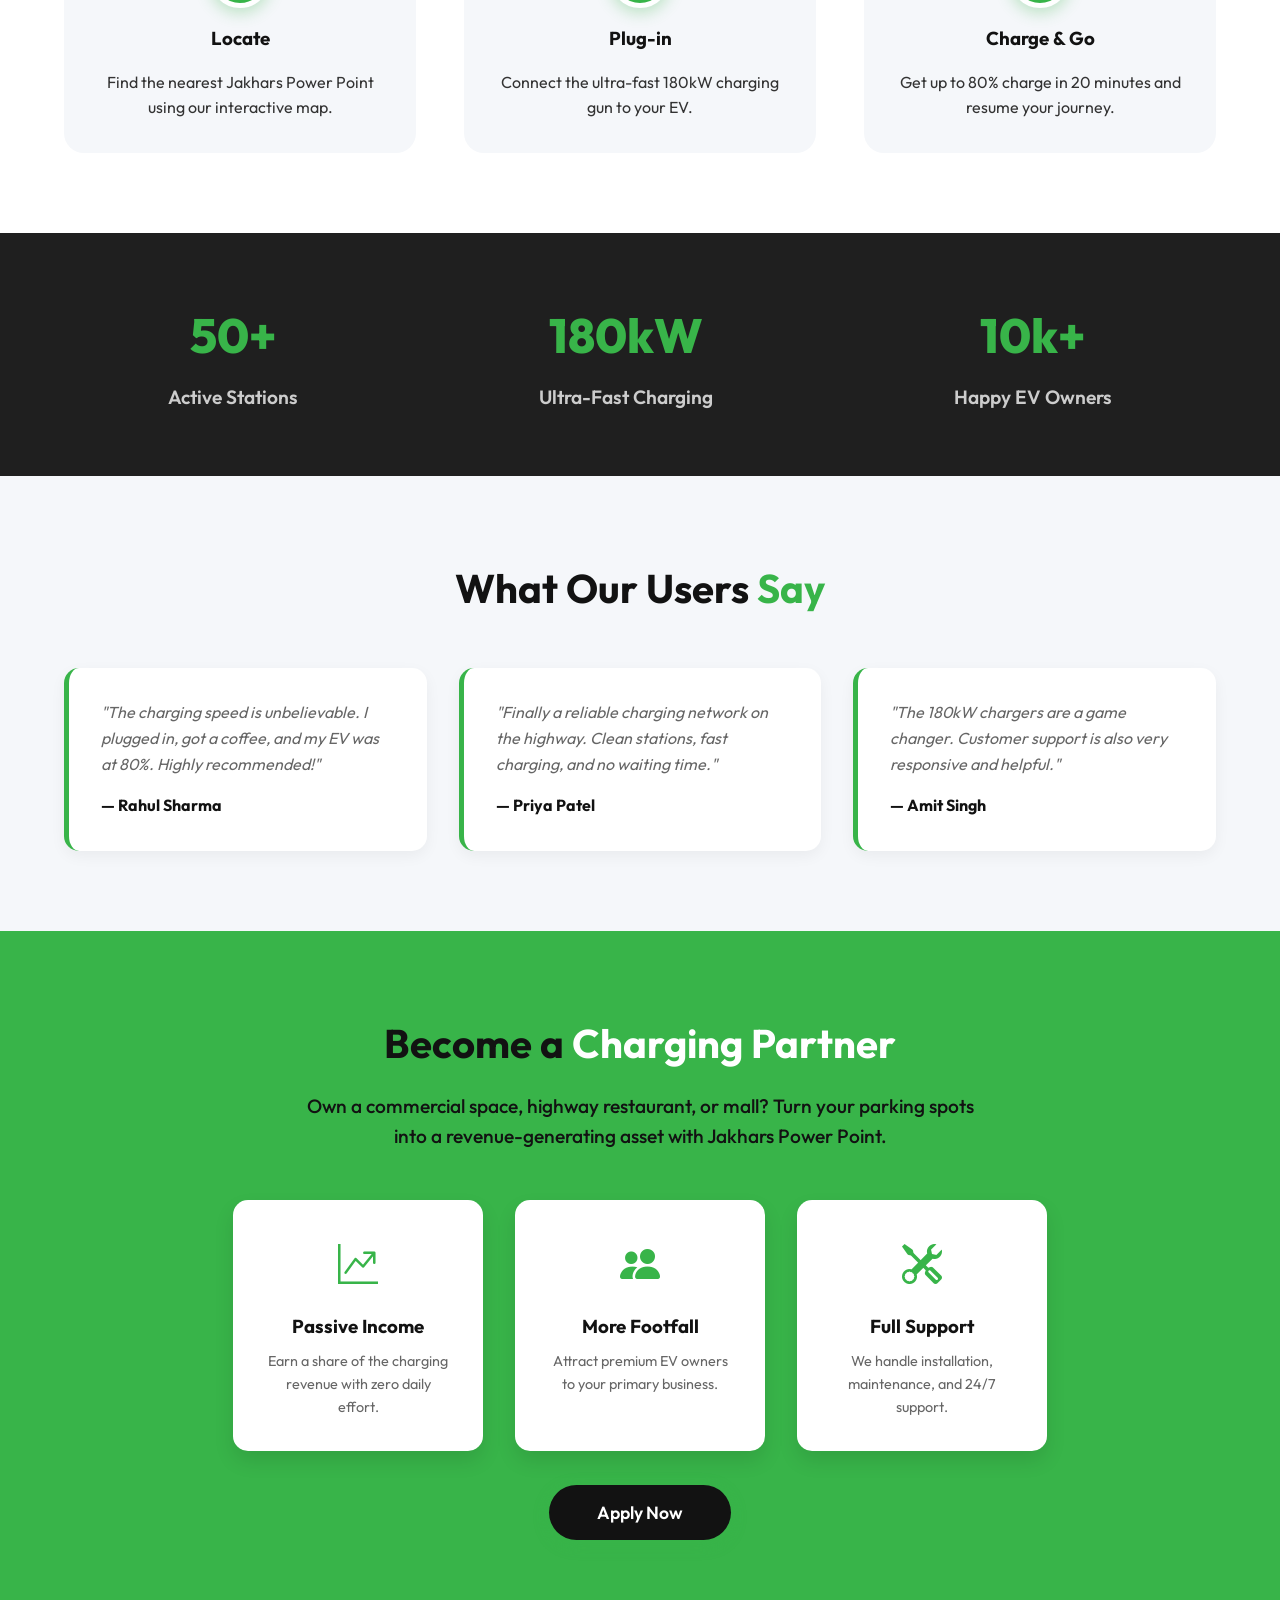
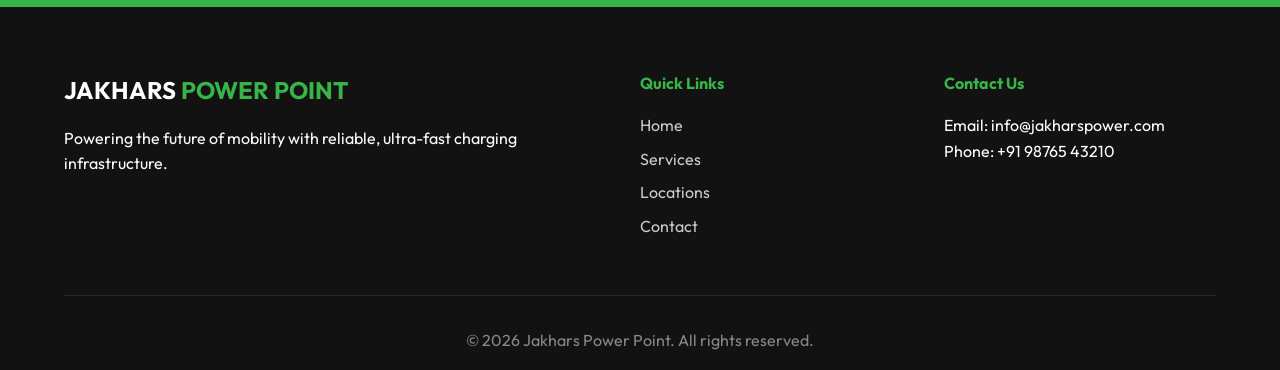
==== commit b65294f5: "Replace SVG logo with logo.jpeg across all pages" ====
--- a/index.html
+++ b/index.html
@@ -14,16 +14,7 @@
 <body>
     <header class="navbar">
         <div class="logo-container" style="cursor: pointer;" onclick="window.location.href='index.html'">
-            <svg class="logo-svg" viewBox="0 0 100 100" xmlns="http://www.w3.org/2000/svg">
-                <circle cx="50" cy="50" r="45" fill="none" stroke="var(--primary-green)" stroke-width="6"/>
-                <path d="M60 30 V60 C60 70, 40 70, 40 60" fill="none" stroke="var(--dark-charcoal)" stroke-width="10" stroke-linecap="round"/>
-                <g transform="translate(65, 10)">
-                    <rect x="0" y="5" width="20" height="15" fill="var(--primary-green)" rx="3"/>
-                    <rect x="4" y="0" width="4" height="5" fill="var(--primary-green)"/>
-                    <rect x="12" y="0" width="4" height="5" fill="var(--primary-green)"/>
-                    <path d="M10 20 V30 C10 35, -20 35, -20 30" fill="none" stroke="var(--primary-green)" stroke-width="4"/>
-                </g>
-            </svg>
+            <img src="logo.jpeg" alt="Jakhars Power Point Logo" class="logo-img">
             <div class="brand-text">
                 <h1>JAKHARS</h1>
                 <span class="tagline">POWER POINT</span>
--- a/style.css
+++ b/style.css
@@ -62,9 +62,12 @@
     gap: 1rem;
 }
 
-.logo-svg {
-    width: 50px;
+.logo-img {
     height: 50px;
+    width: auto;
+    max-width: 150px;
+    object-fit: contain;
+    border-radius: 8px; /* Optional touch for the image */
 }
 
 .brand-text h1 {
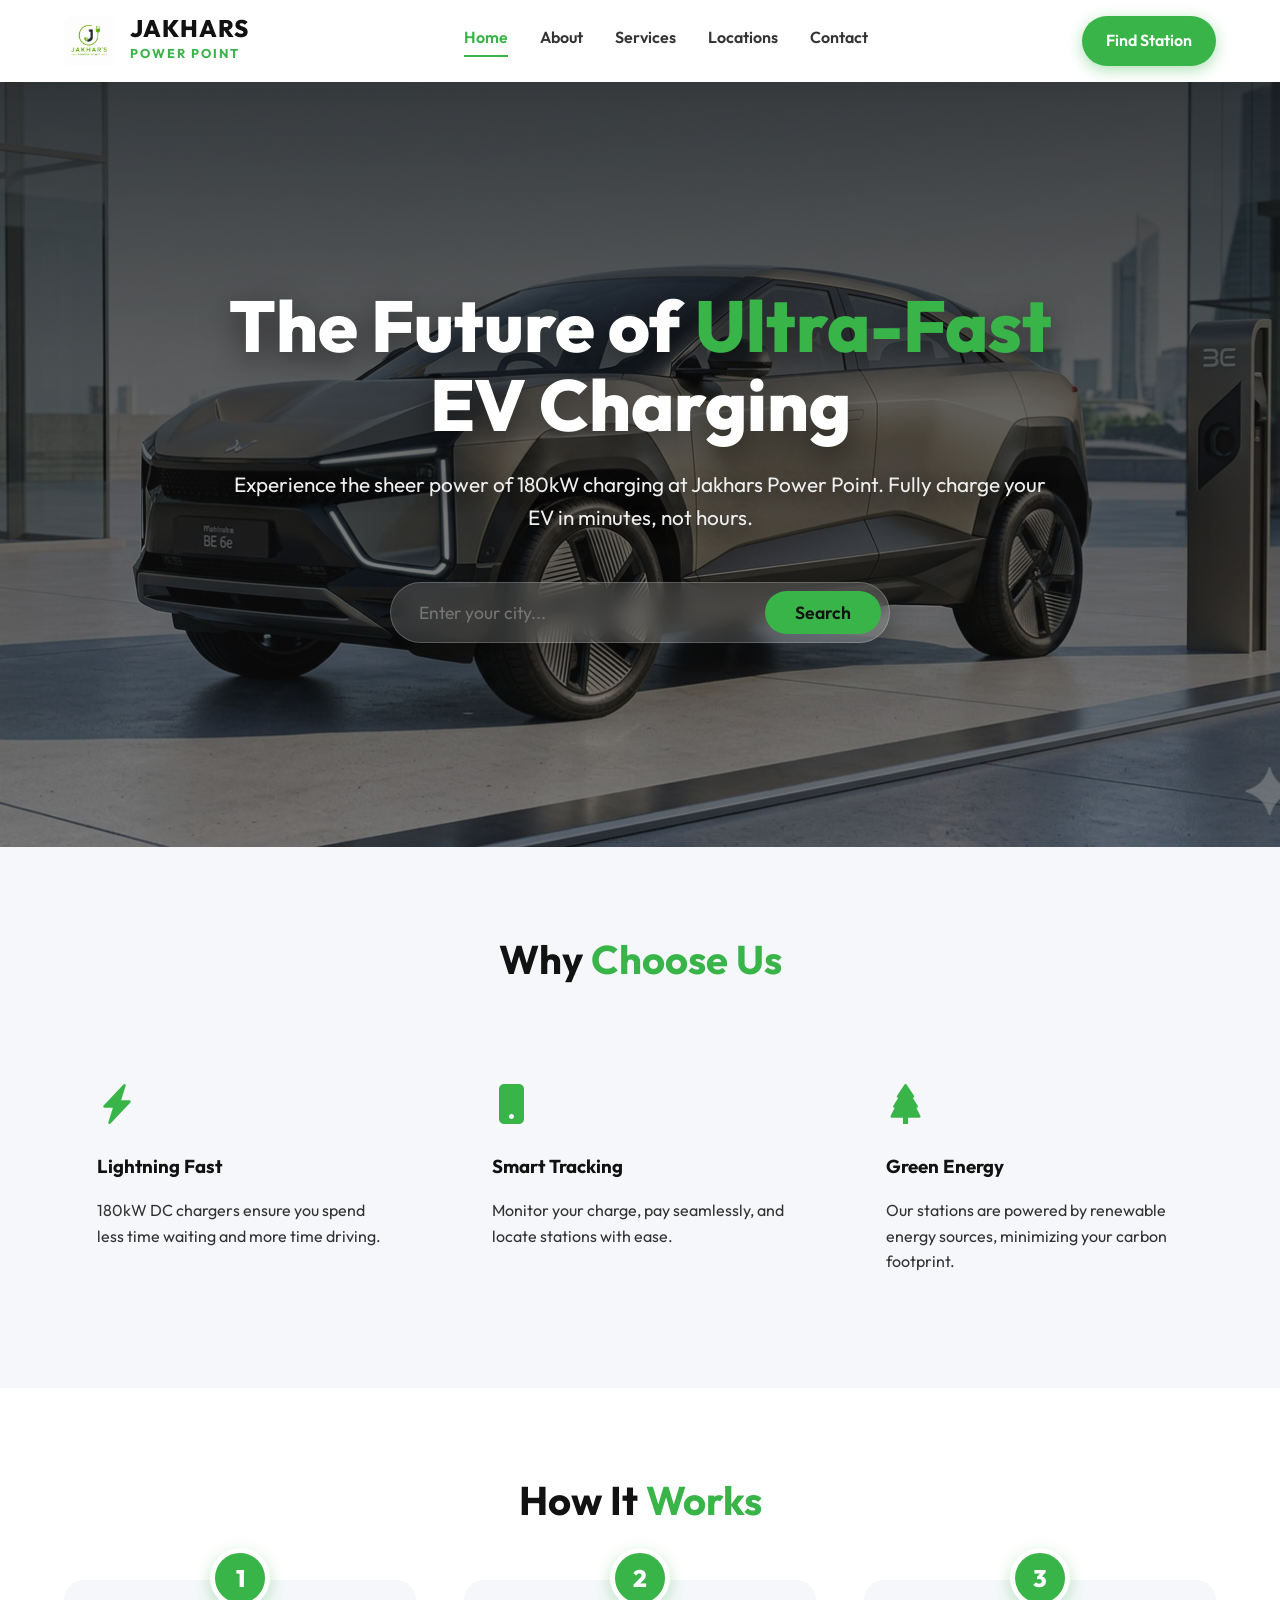
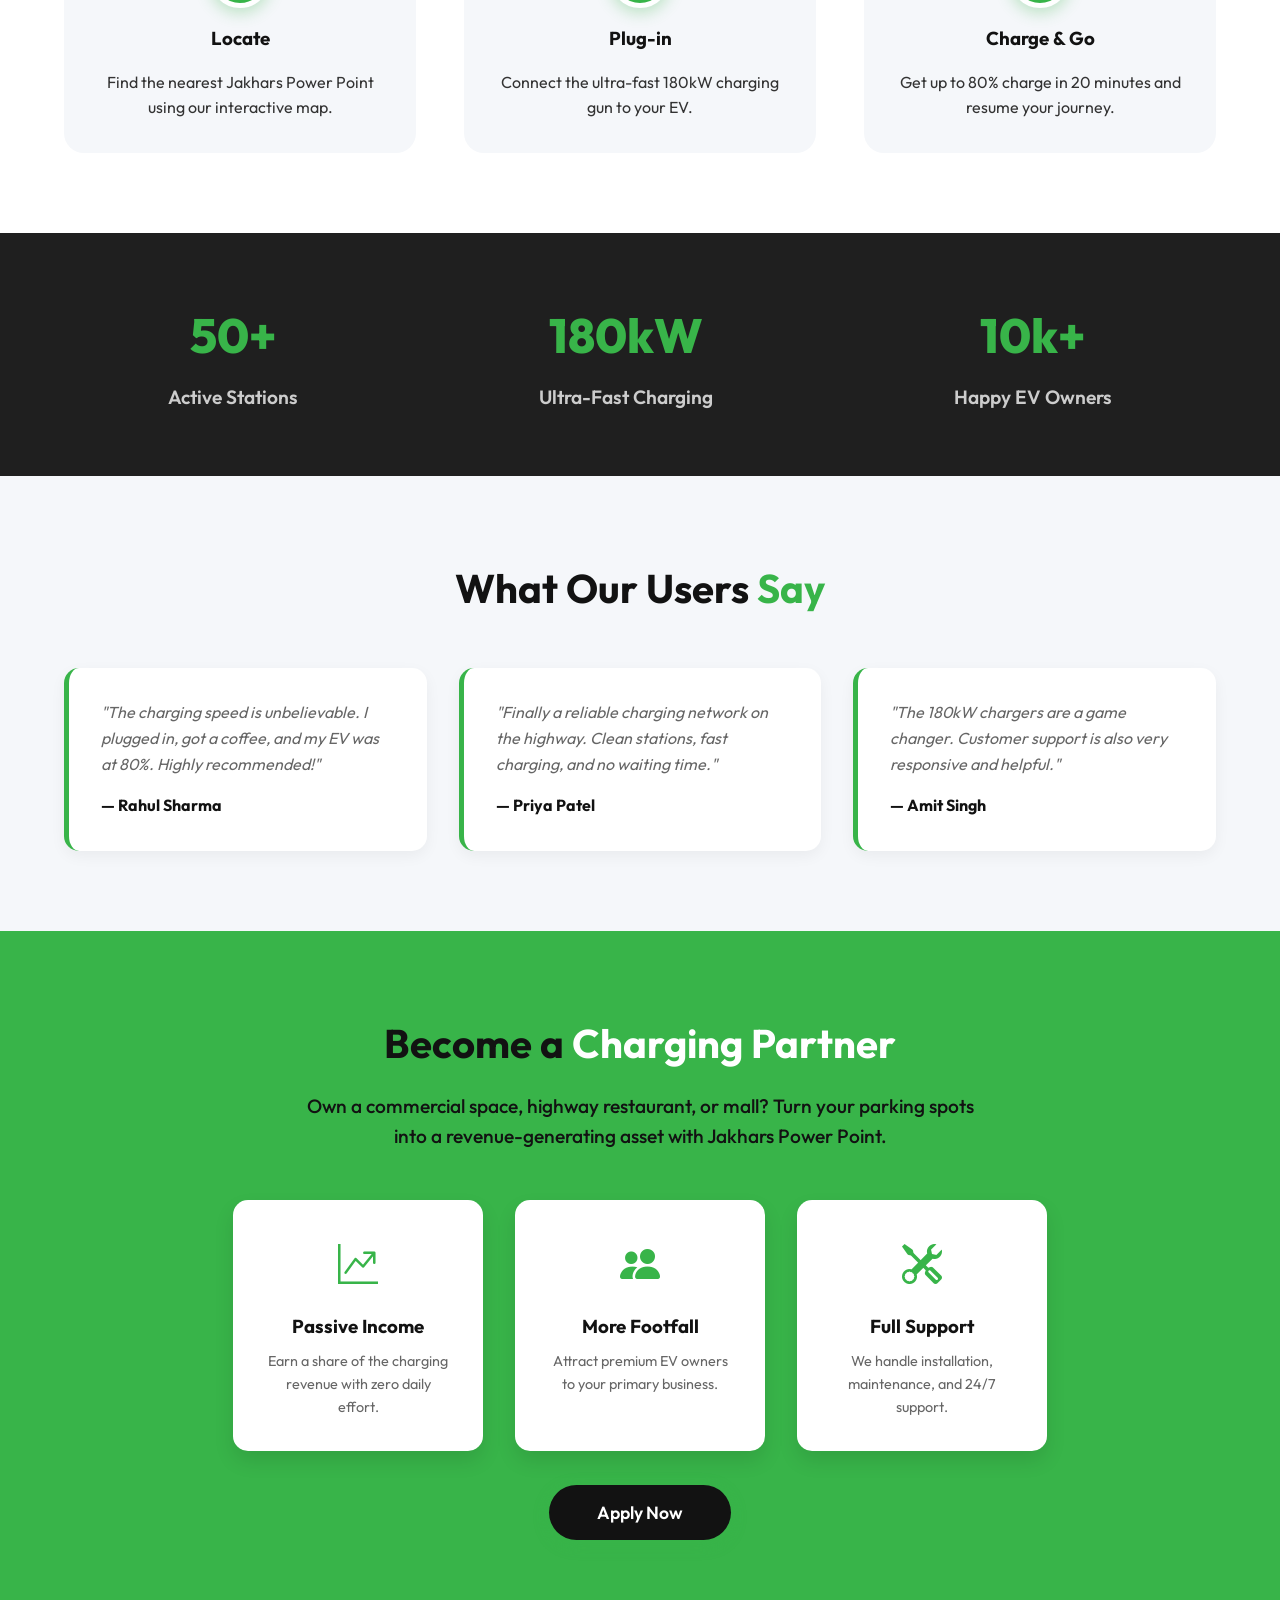
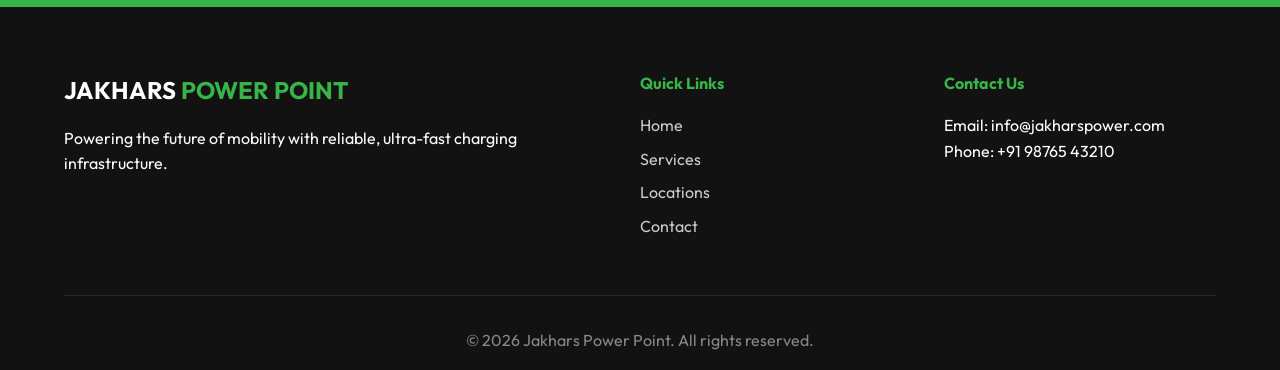
==== commit 7a9f6d83: "Fix hero.png background rendering issue" ====
--- a/index.html
+++ b/index.html
@@ -34,7 +34,7 @@
     </header>
 
     <main>
-        <section class="hero-banner fade-in" style="width: 100%; min-height: 85vh; background: url('hero.png') center/cover no-repeat; position: relative; display: flex; align-items: center; justify-content: center; text-align: center;">
+        <section class="hero-banner fade-in" style="width: 100%; min-height: 85vh; background-image: url('./hero.png'); background-position: center; background-size: cover; background-repeat: no-repeat; position: relative; display: flex; align-items: center; justify-content: center; text-align: center;">
             <div style="position: absolute; inset: 0; background: linear-gradient(to bottom, rgba(18,18,18,0.8), rgba(18,18,18,0.4));"></div>
             <div style="position: relative; z-index: 1; color: var(--white); padding: 0 2rem; max-width: 900px;">
                 <h2 style="font-size: 4.5rem; font-weight: 800; margin-bottom: 1.5rem; line-height: 1.1; text-shadow: 0 10px 30px rgba(0,0,0,0.5);">The Future of <span class="highlight">Ultra-Fast</span> EV Charging</h2>
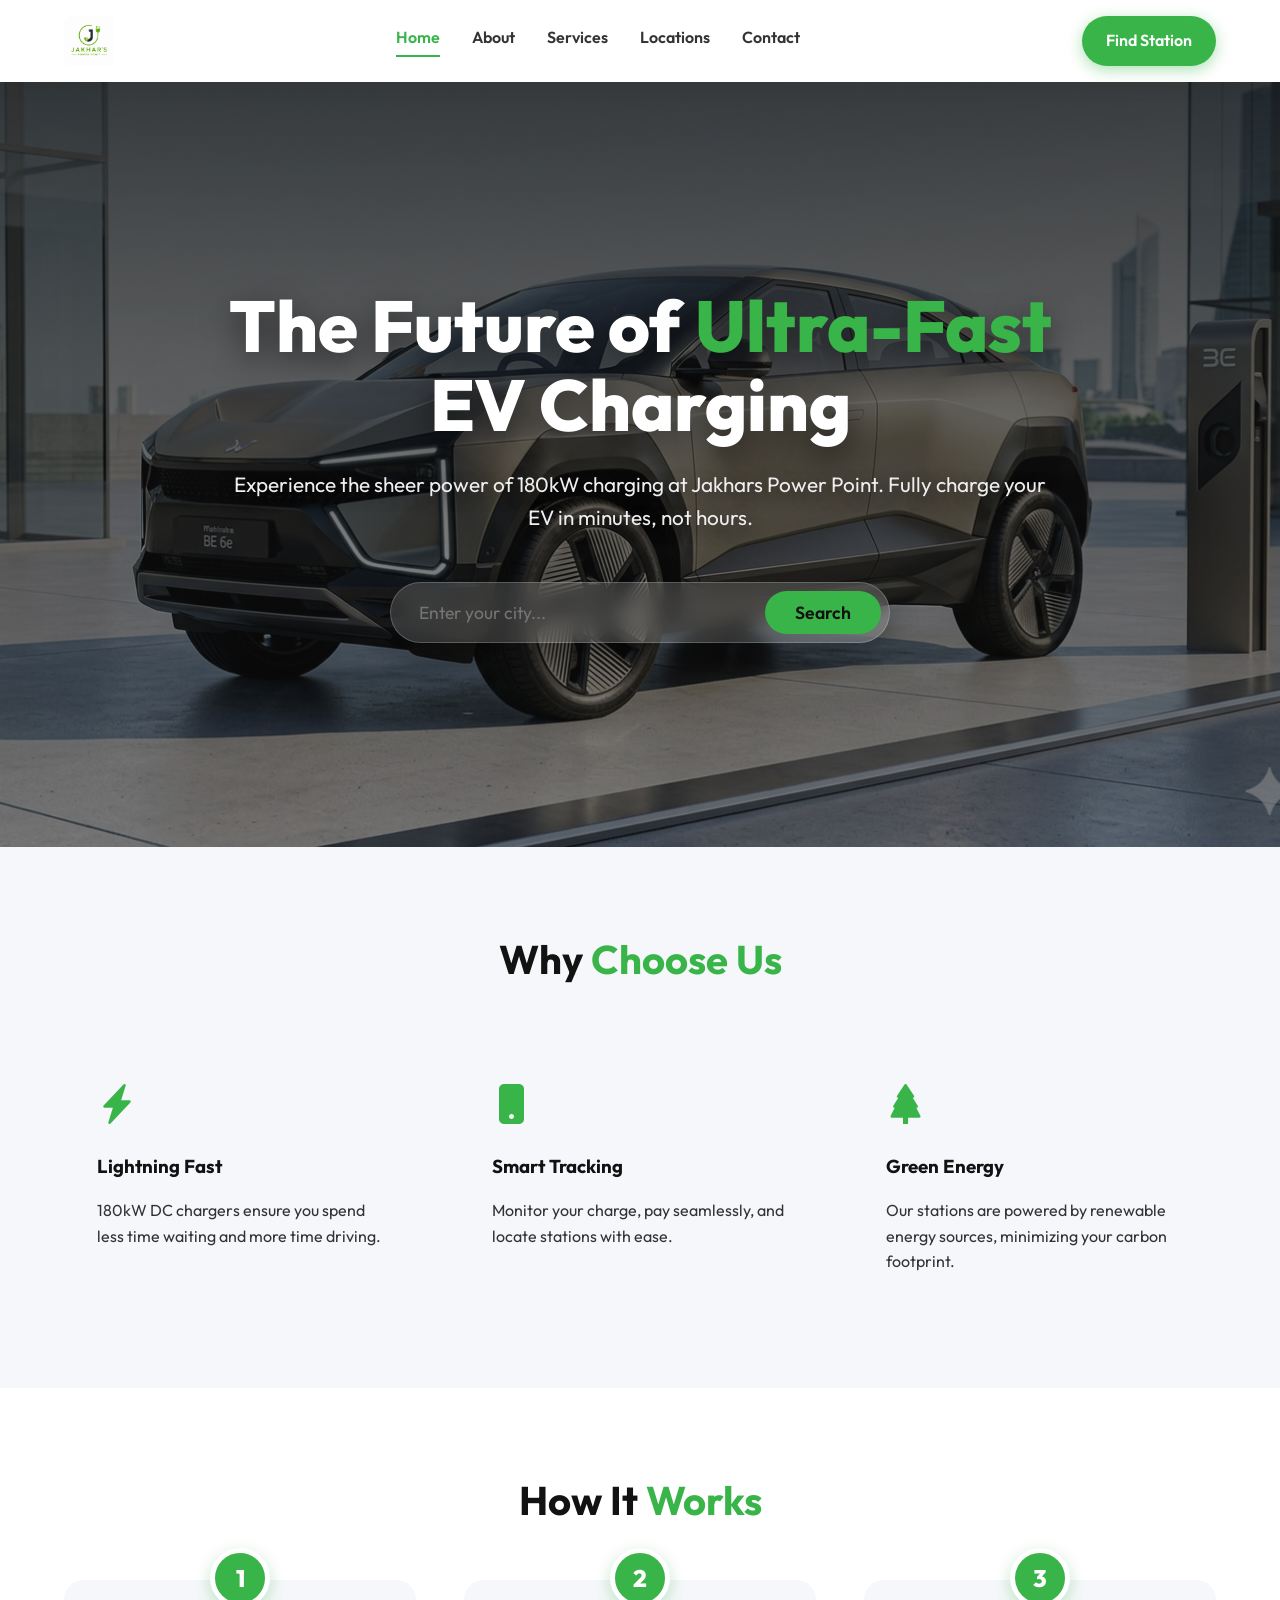
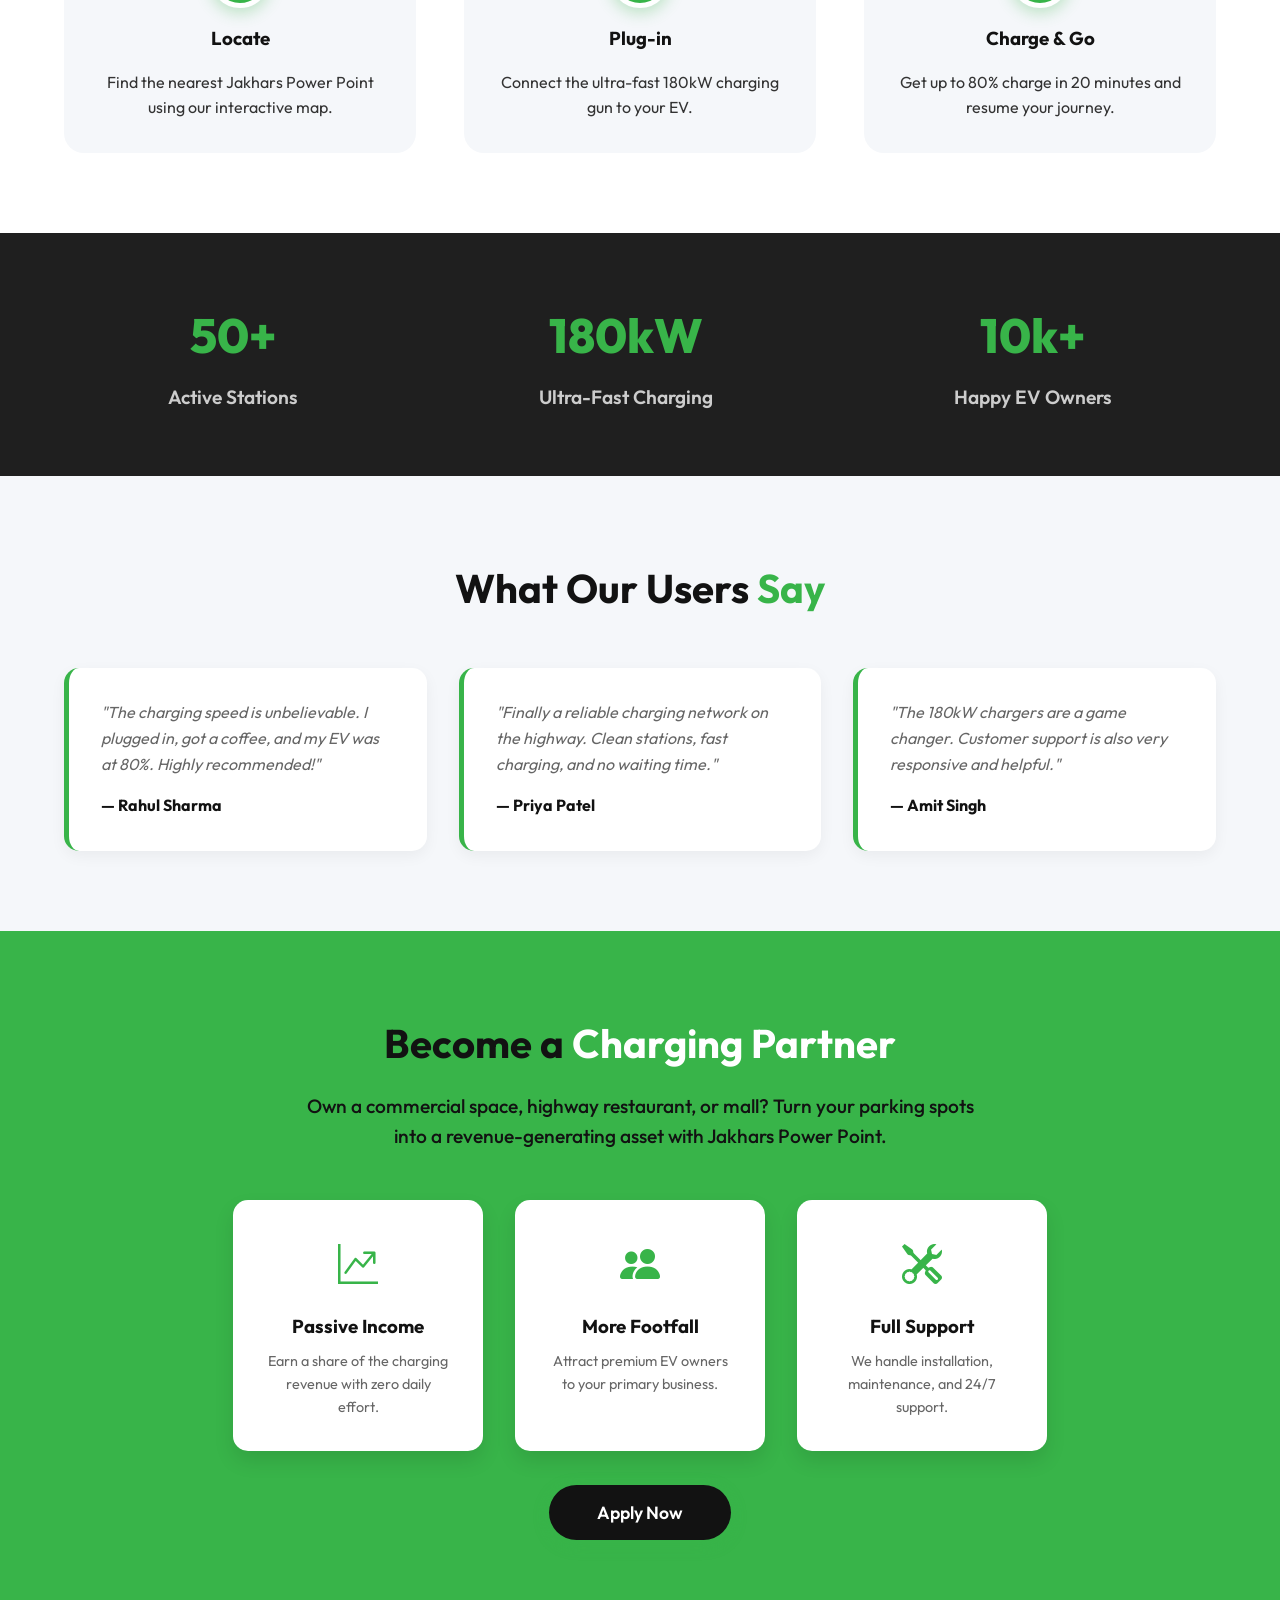
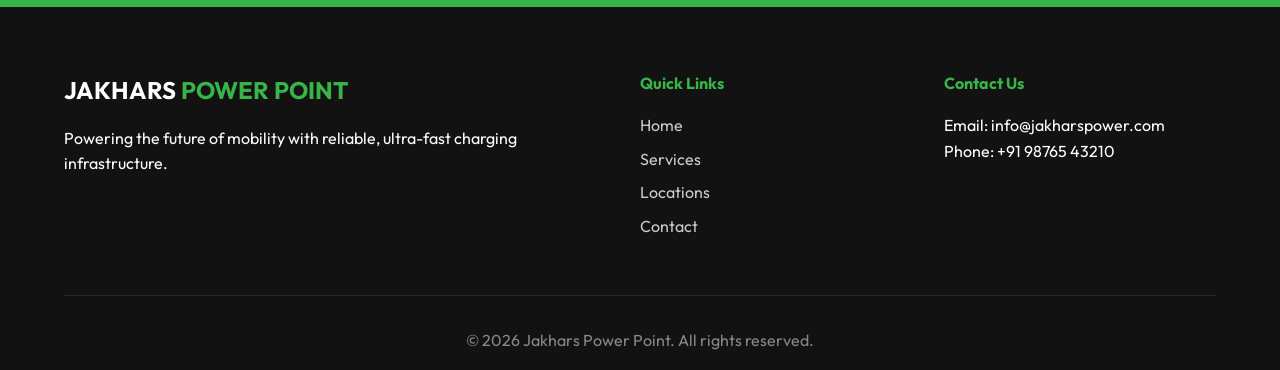
==== commit 71fc0c04: "Remove redundant brand text from logo container" ====
--- a/index.html
+++ b/index.html
@@ -15,10 +15,6 @@
     <header class="navbar">
         <div class="logo-container" style="cursor: pointer;" onclick="window.location.href='index.html'">
             <img src="logo.jpeg" alt="Jakhars Power Point Logo" class="logo-img">
-            <div class="brand-text">
-                <h1>JAKHARS</h1>
-                <span class="tagline">POWER POINT</span>
-            </div>
         </div>
         <nav class="nav-links">
             <a href="index.html" class="active">Home</a>
